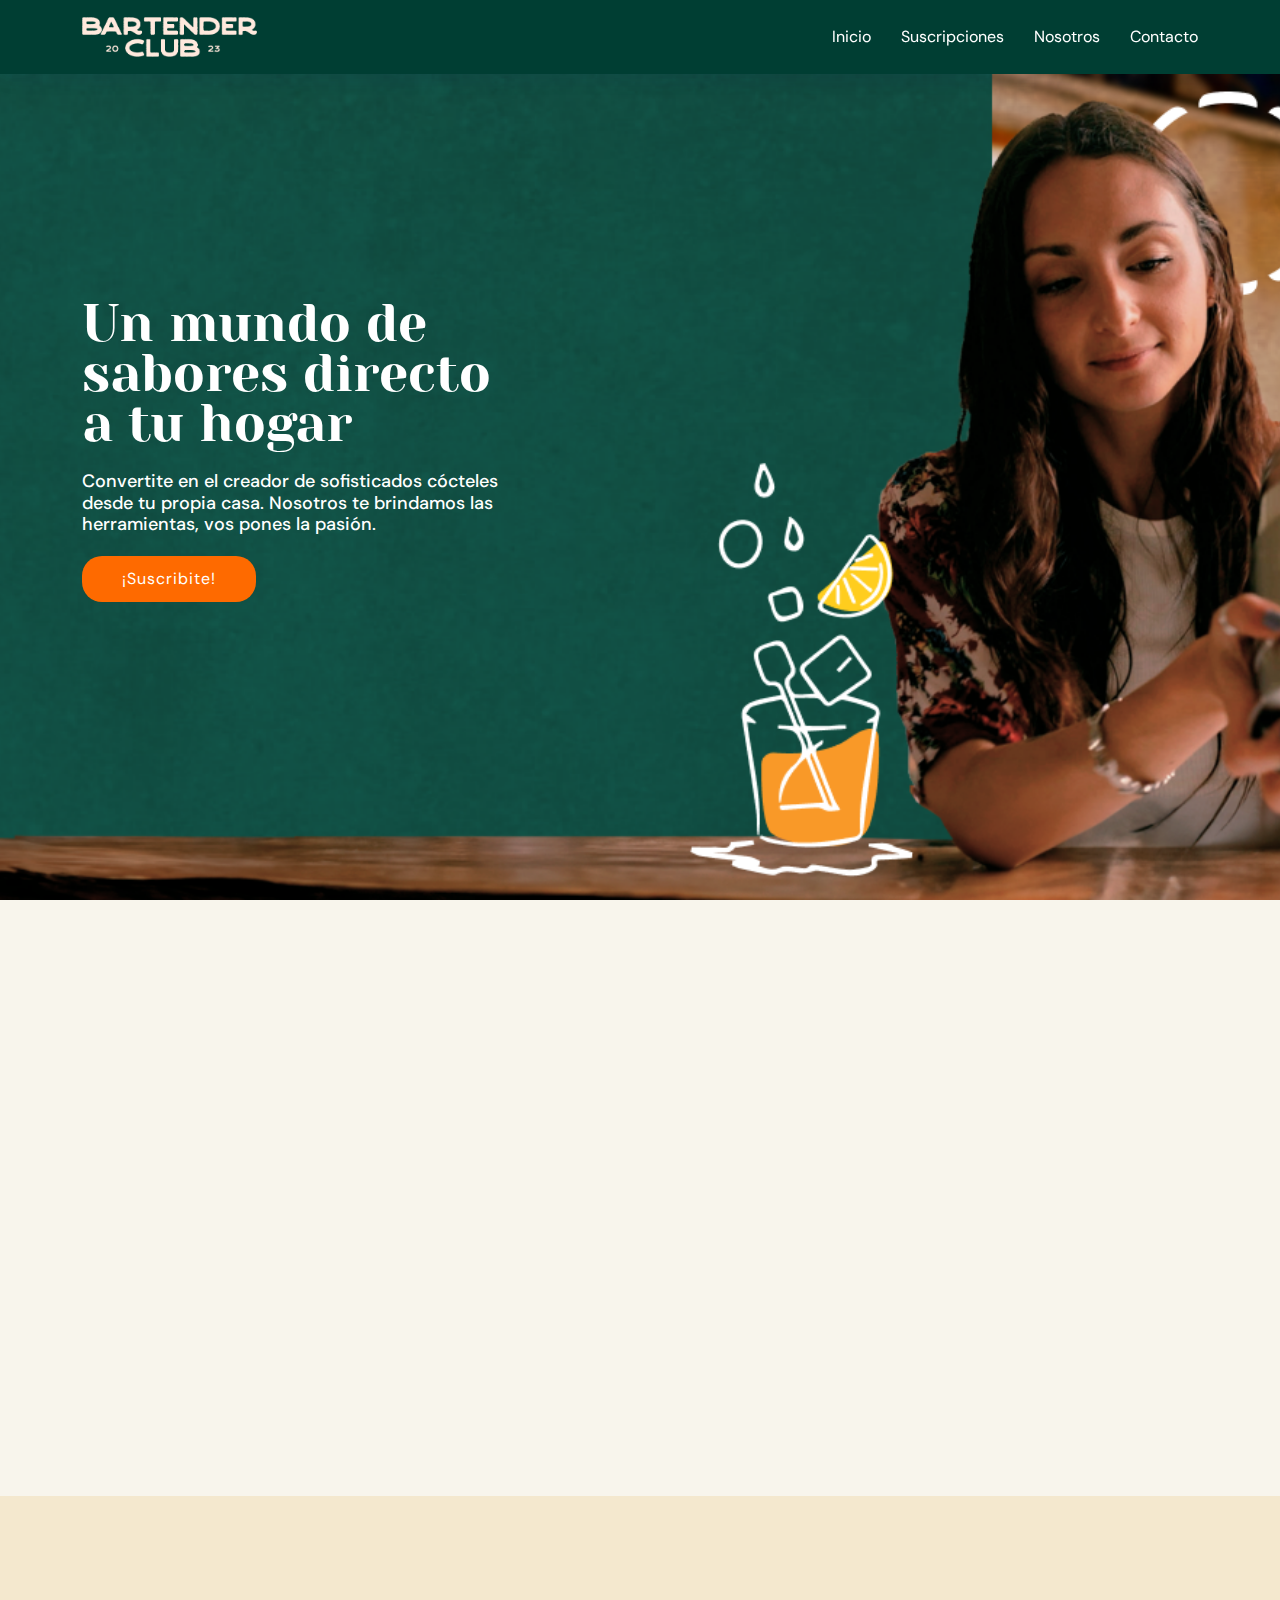
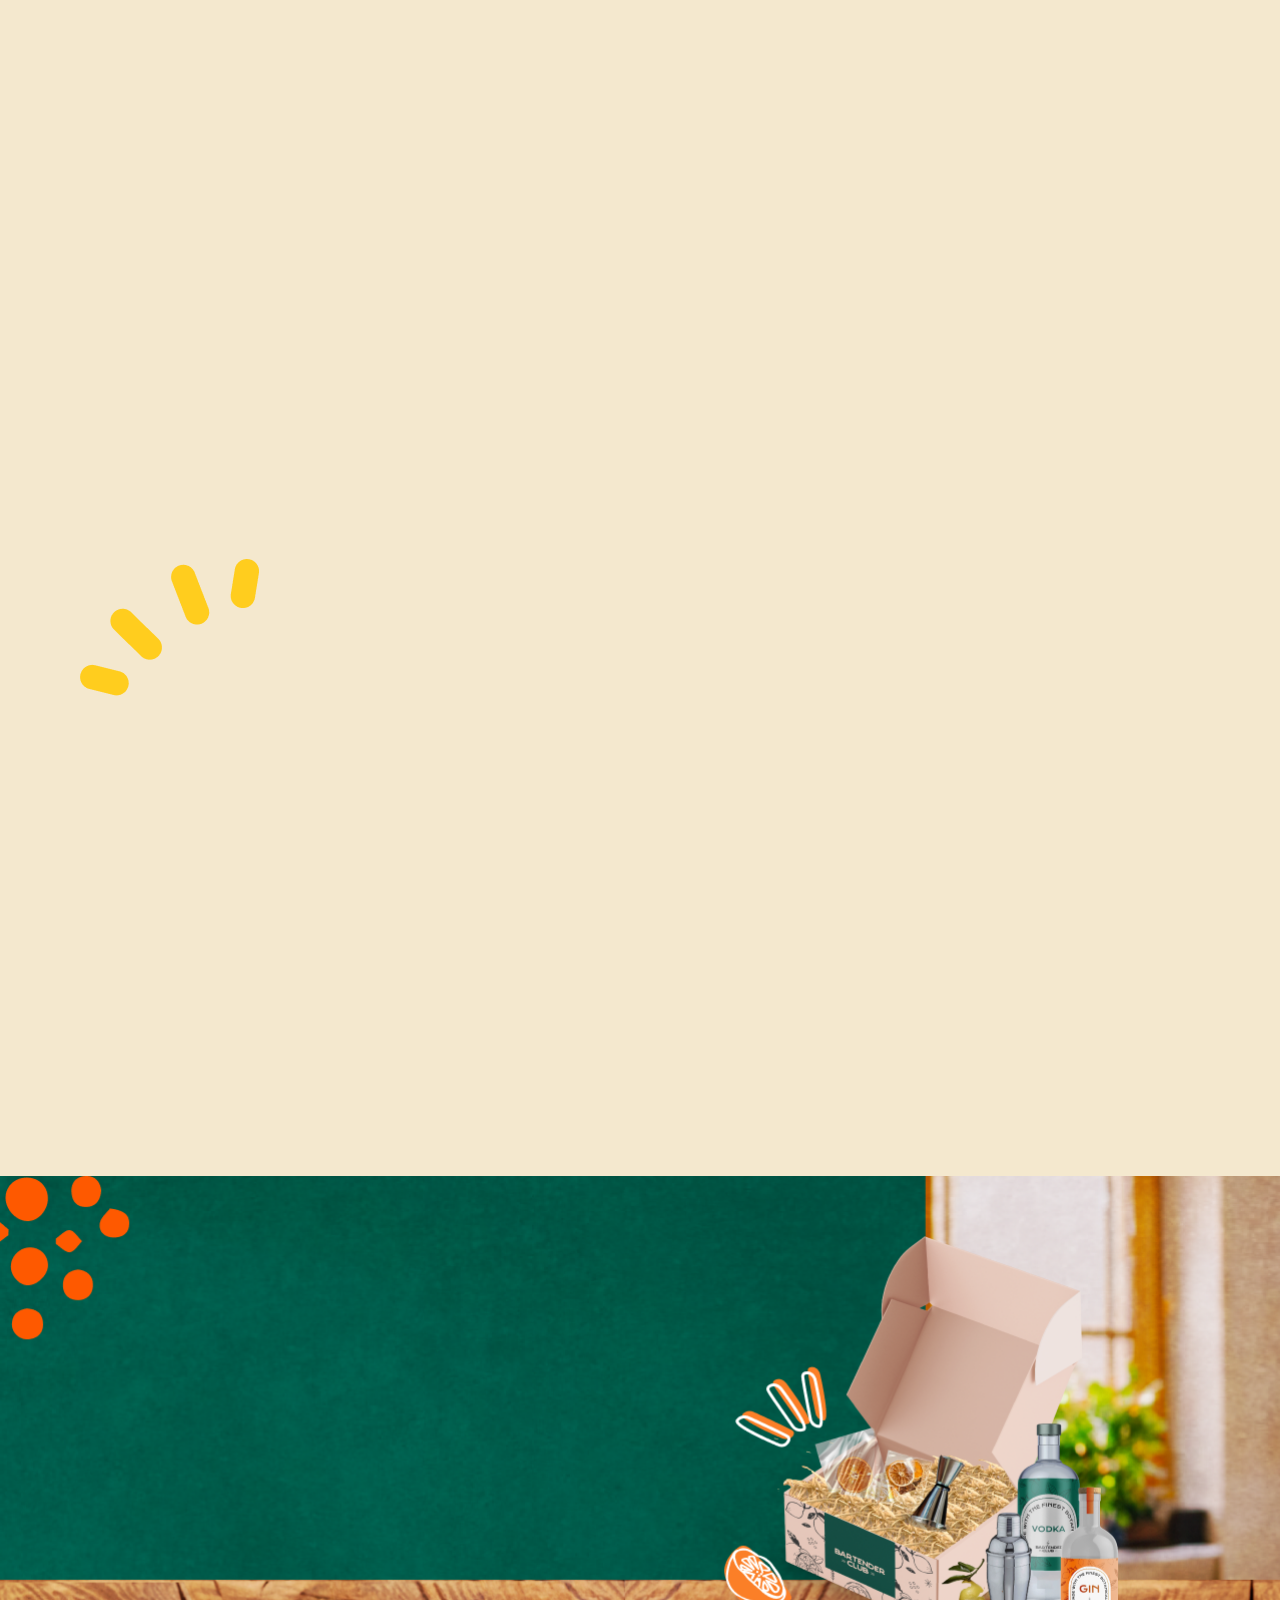
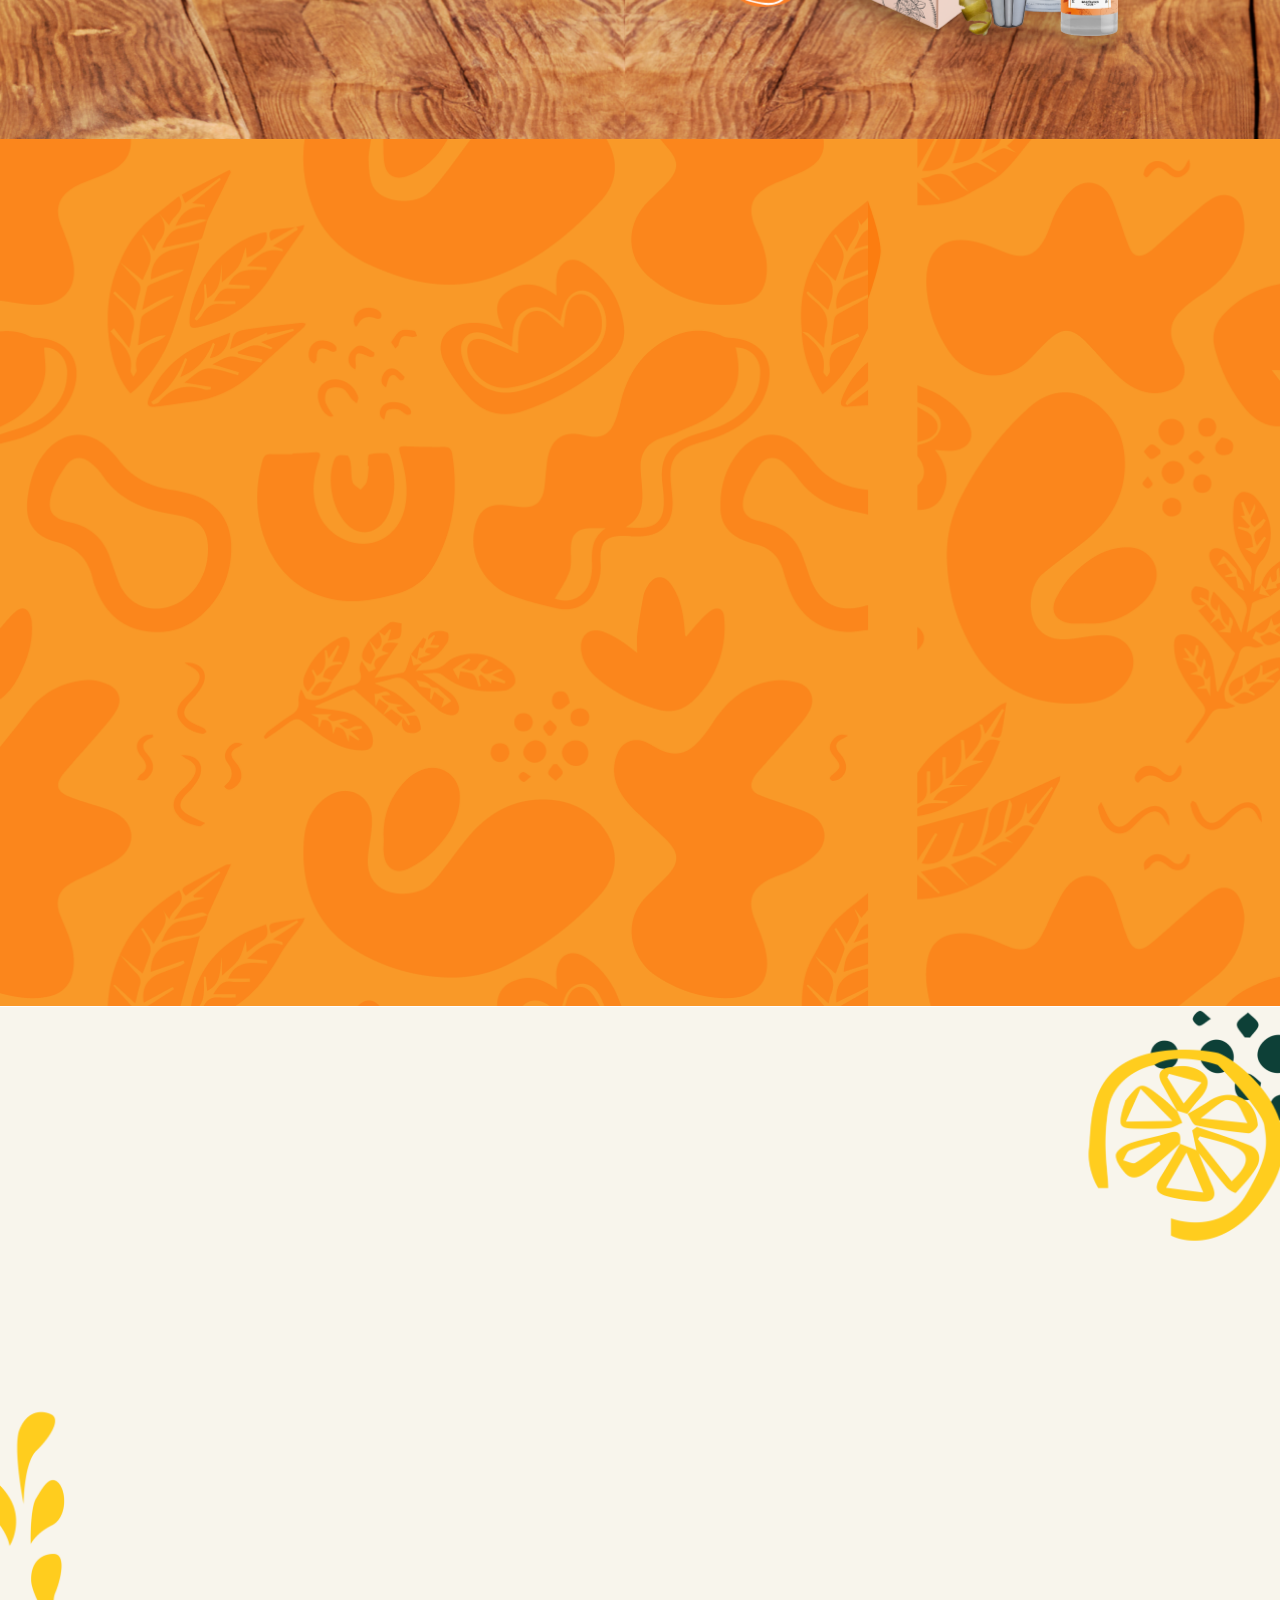
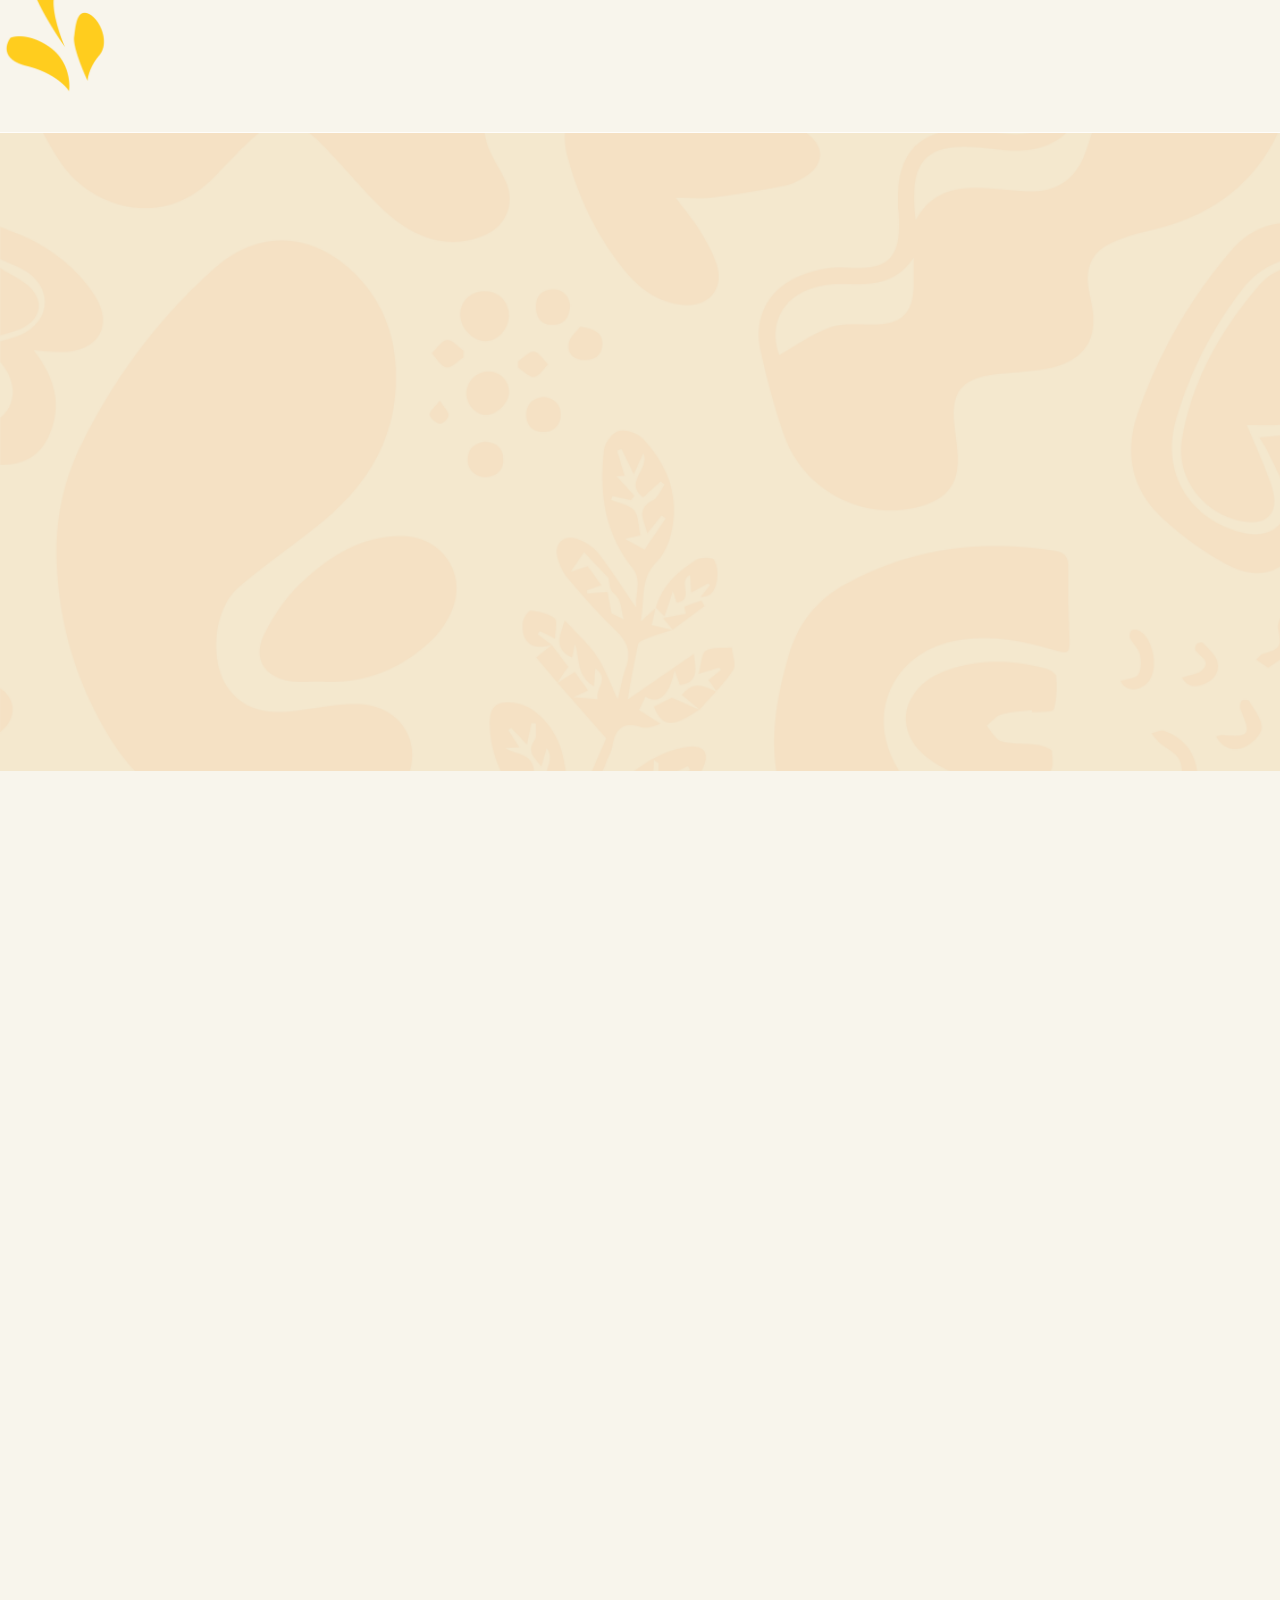
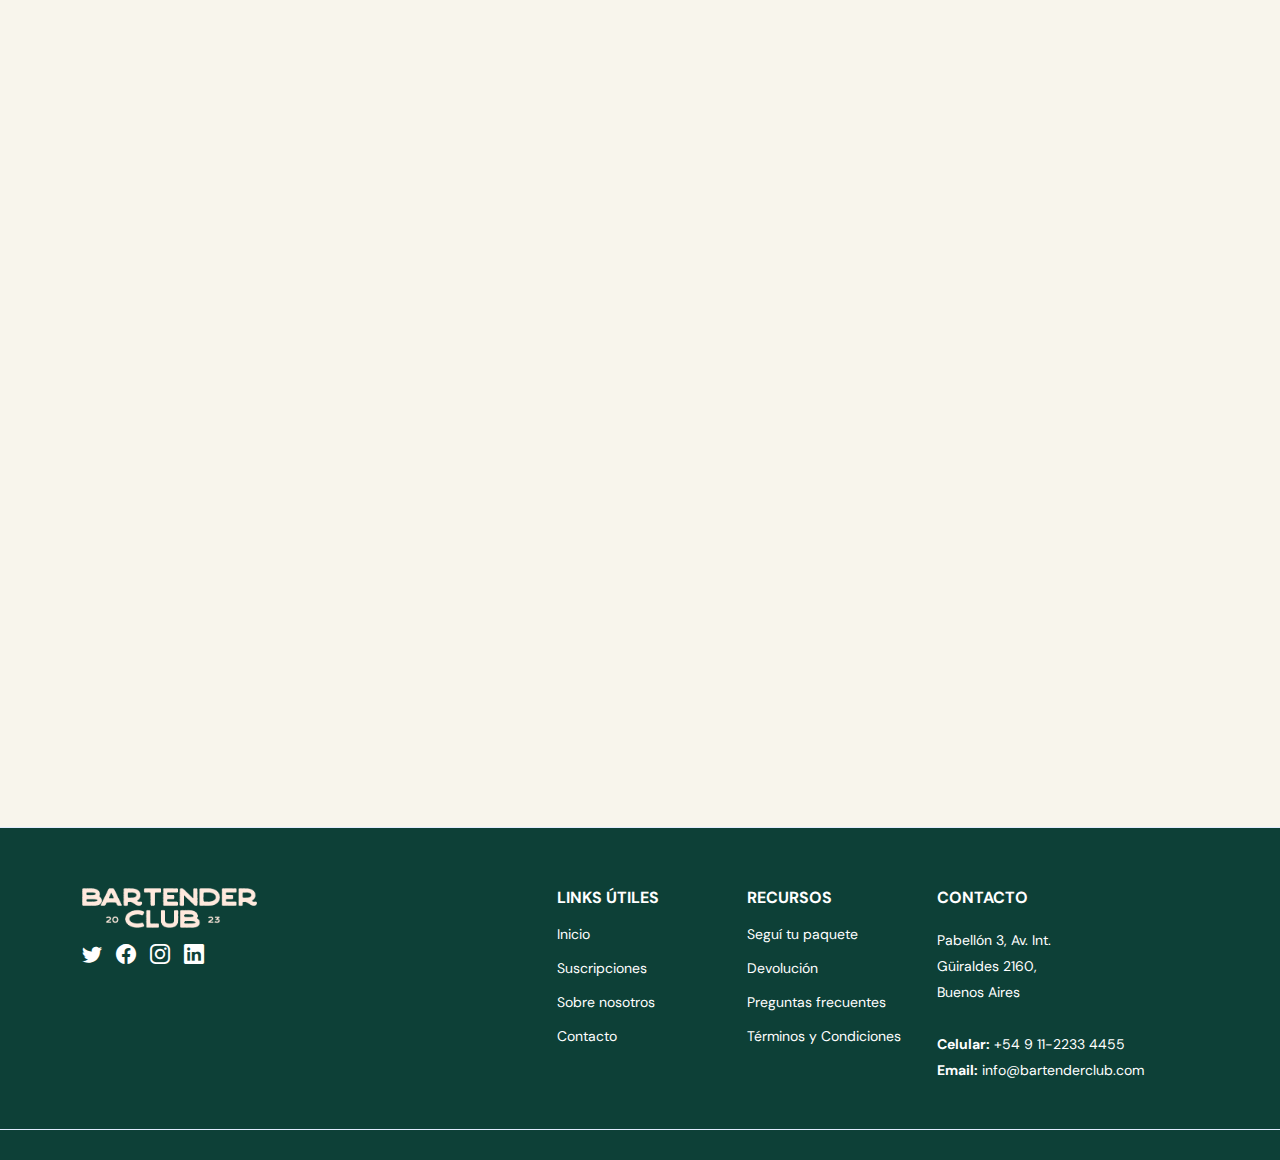
==== index.html @ 3b622251 "25-9 19hs" ====
<!DOCTYPE html>
<html lang="en">

<head>
  <meta charset="utf-8">
  <meta content="width=device-width, initial-scale=1.0" name="viewport">

  <title>FlexStart Bootstrap Template - Index</title>
  <meta content="" name="description">
  <meta content="" name="keywords">

  <!-- Favicons -->
  <link href="assets/img/favicon.png" rel="icon">
  <link href="assets/img/apple-touch-icon.png" rel="apple-touch-icon">
  <iconify-icon icon="tabler:lemon" style="color: #ffcd1e;"></iconify-icon>

  <!-- Google Fonts -->
  <link href="https://fonts.googleapis.com/css2?family=DM+Sans:opsz,wght@9..40,100;9..40,200;9..40,300;9..40,400;9..40,700&family=Yeseva+One&display=swap" rel="stylesheet">

  <!-- Vendor CSS Files -->
  <link href="assets/vendor/aos/aos.css" rel="stylesheet">
  <link href="assets/vendor/bootstrap/css/bootstrap.min.css" rel="stylesheet">
  <link href="assets/vendor/bootstrap-icons/bootstrap-icons.css" rel="stylesheet">
  <link href="assets/vendor/glightbox/css/glightbox.min.css" rel="stylesheet">
  <link href="assets/vendor/remixicon/remixicon.css" rel="stylesheet">
  <link href="assets/vendor/swiper/swiper-bundle.min.css" rel="stylesheet">

  <!-- Template Main CSS File -->
  <link href="assets/css/style.css" rel="stylesheet">

  <!-- =======================================================
  * Template Name: FlexStart
  * Updated: Aug 30 2023 with Bootstrap v5.3.1
  * Template URL: https://bootstrapmade.com/flexstart-bootstrap-startup-template/
  * Author: BootstrapMade.com
  * License: https://bootstrapmade.com/license/
  ======================================================== -->
</head>

<body>

  <!-- ======= Header ======= -->
  <header id="header" class="header fixed-top header-bg">
    <div class="container-fluid container-xl d-flex align-items-center justify-content-between">

      <a href="index.html" class="logo d-flex align-items-center">
        <img src="assets/img/logo.png" alt="">
      </a>

      <nav id="navbar" class="navbar">
        <ul>
          <li><a class="nav-link scrollto" href="#about">Inicio</a></li>
          <li><a class="nav-link scrollto" href="#services">Suscripciones</a></li>
          <li><a class="nav-link scrollto" href="#portfolio">Nosotros</a></li>
          <li><a class="nav-link scrollto" href="#team">Contacto</a></li>
        </ul>
        <i class="bi bi-list mobile-nav-toggle"></i>
      </nav><!-- .navbar -->

    </div>
  </header><!-- End Header -->

  <!-- ======= Hero Section ======= -->
  <section id="hero" class="hero d-flex align-items-center">

    <div class="container">
      <div class="row">
        <div class="col-lg-6 d-flex flex-column justify-content-center">
          <h1 data-aos="fade-up">Un mundo de <br> sabores directo <br> a tu hogar</h1>
          <h2 data-aos="fade-up" data-aos-delay="400">Convertite en el creador de sofisticados cócteles <br> desde tu propia casa. Nosotros te brindamos las <br> herramientas, vos pones la pasión.</h2>
          <div data-aos="fade-up" data-aos-delay="600">
            <div class="text-center text-lg-start">
              <a href="#about" class="btn-get-started scrollto d-inline-flex align-items-center justify-content-center align-self-center">
                <span>¡Suscribite!</span>
              </a>
            </div>
          </div>
        </div>
        <div class="col-lg-6 hero-img" data-aos="zoom-out" data-aos-delay="200">
          <img src hidden="assets/img/hero-img.png" class="img-fluid" alt=""></h>
        </div>
      </div>
    </div>

  </section><!-- End Hero -->



  <main id="main">
    
   <!-- ======= Values Section ======= -->
   <section id="values" class="values">

    <div class="container" data-aos="fade-up">

      <header class="section-header">
        <h2>TRES SIMPLES PASOS</h2>
        <p>¡Ser parte es muy sencillo!</p>
      </header>

      <div class="row">

        <div class="col-lg-4" data-aos="fade-up" data-aos-delay="200">
          <div class="box">
            <img src="assets/img/values-1.png" class="img-fluid" alt="">
            <h3>Seleccioná tu plan</h3>
            <p>Elegí el plan que más se adecúe a <br> tus preferencias.</p>
          </div>
        </div>

        <div class="col-lg-4 mt-4 mt-lg-0" data-aos="fade-up" data-aos-delay="400">
          <div class="box">
            <img src="assets/img/values-2.png" class="img-fluid" alt="">
            <h3>Recibí tu box</h3>
            <p>Cada día 5 del mes despachamos <br> tu pedido.</p>
          </div>
        </div>

        <div class="col-lg-4 mt-4 mt-lg-0" data-aos="fade-up" data-aos-delay="600">
          <div class="box">
            <img src="assets/img/values-3.png" class="img-fluid" alt="">
            <h3>A disfrutar</h3>
            <p>Viví la experiencia Bartender Club <br> desde tu casa.</p>
          </div>
        </div>

      </div>

    </div>

   </section><!-- End Values Section -->

    <!-- ======= About Section ======= -->
    <section id="about" class="about">

      <div class="container" data-aos="fade-up">
        <div class="row gx-0">
          <div class="col-lg-6 d-flex flex-column justify-content-center" data-aos="fade-up" data-aos-delay="200">
            <div class="content">
              <h2>Una elección inigualable...</h2>
              <p>
                Descubri un nuevo mundo de sabores mes a mes con <br> nuestras cajas de suscripción. Cada entrega está cuidadosamente diseñada para vos.
                <br> <br>Convertí cada mes en una experiencia inolvidable y sorprendente.
              </p>
              <ul class="list-unstyled">
                <li><img class="icon" src="assets/img/cocktail-01.svg" alt="Cóctel"> Ingredientes frescos</li>
                <li><img class="icon" src="assets/img/cocktail-01.svg" alt="Cóctel"> Recetas creativas</li>
                <li><img class="icon" src="assets/img/cocktail-01.svg" alt="Cóctel"> Sorpresas únicas</li>
              </ul>
      
              <div class hidden="text-center text-lg-start">
                <a href="#" class="btn-read-more d-inline-flex align-items-center justify-content-center align-self-center">
                  <span>Quiero saber más</span>
                  <i class="bi bi-arrow-right"></i>
                </a>
              </div>
            </div>
          </div>
      
          <div class="col-lg-6 d-flex align-items-center" data-aos="zoom-out" data-aos-delay="200">
            <img src="assets/img/elección inigualable.png" class="img-fluid" alt="">
          </div>
        </div>
      </div>
      
    </section><!-- End About Section -->

    <!-- ======= Recent Blog Posts Section ======= -->
    <section id="recent-blog-posts" class="recent-blog-posts">
        <div class="container" data-aos="fade-up">
          <header class="section-header">
             <h2>RECETAS</h2>
             <p>Nuestros clásicos infaltables</p>
            </header>
            <div class="row">
    
              <div class="col-lg-4">
                <div class="post-box">
                  <div class="post-img"><img src="assets/img/blog/blog-1-01.png" class="img-fluid" alt=""></div>
                  <h2 class= "post-title">Champagne</h2>
                  <p style="text-align: center;">Una combinación de sabores <br> de anís fuertes y con vino espumoso <br> para un cóctel atrevido.</p>
                  <a href="blog-single.html" class="readmore stretched-link mt-auto"><span>Leer más</span></a>
                </div>
              </div>
    
              <div class="col-lg-4">
                <div class="post-box">
                  <div class="post-img"><img src="assets/img/blog/blog-2-01.png" class="img-fluid" alt=""></div>
                  <h2 class="post-title">Daiquiri de Piña</h2>
                  <p style="text-align: center;">Un trago que te llevará a <br> otro mundo donde todo es <br> deliciosamente tropical.</p>
                  <a href="blog-single.html" class="readmore stretched-link mt-auto"><span>Leer más</span></a>
                </div>
              </div>
    
              <div class="col-lg-4">
                <div class="post-box">
                  <div class="post-img"><img src="assets/img/blog/blog-3-01.png" class="img-fluid" alt=""></div>
                  <h2 class="post-title">Mojito</h2>
                  <p style="text-align: center;">La combinación perfecta de jugo de <br> lima agrio, azúcar de caña suave y <br> dulce, menta brillante y ron blanco. </p>
                  <a href="blog-single.html" class="readmore stretched-link mt-auto"><span>Leer más</span></a>
                </div>
              </div>
    
            </div>
    
          </div>
    
    </section><!-- End Recent Blog Posts Section -->  
    
    <!-- ======= Nueva Section ======= -->
    <section id="nueva" class="nueva">
       <div class="container" data-aos="fade-up">
            <div class="row gx-0">
              <div class="col-lg-6 d-flex flex-column justify-content-center" data-aos="fade-up" data-aos-delay="200">
                <div class="content">
                  <h2>Detrás de cada box...</h2>
                  <p>
                    En Bartender Club estamos comprometidos a brindarte <br> una experiencia única. 
    
                   <br> <br>Independientemente de si estás dando tus primeros <br> pasos en el mundo bartender o si buscas nuevas <br> inspiraciones, estamos acá para ser tu compañero en <br> cada sorbo. 

                  </p>
                  <div class="text-center text-lg-start">
                    <a href="#" class="btn-read-more d-inline-flex align-items-center justify-content-center align-self-center">
                      <span>Leer más</span>
                    </a>
                  </div>
                </div>
              </div>
    
              <div class="col-lg-6 d-flex align-items-center" data-aos="zoom-out" data-aos-delay="200">
              </div>
    
            </div>
          </div>
    </section><!-- End About Section -->


    <!-- ======= Pricing Section ======= -->
    <section id="pricing" class="pricing">

      <div class="container" data-aos="fade-up">

        <header class="section-header">
          <h2>NUESTROS PLANES</h2>
          <p>Pensados especialmente para vos...</p>
        </header>

        <div class="row gy-3" data-aos="fade-left">

          <div class="col-lg-4 col-md-3" data-aos="zoom-in" data-aos-delay="100">
            <div class="box">
              <h3 style="color: #0D4037;">PLAN INICIAL</h3>
              <h2 style="color: #272727;" >Suscripción por 3 meses</h2>
              <img src="assets/img/pricing-free.png" class="img-fluid" alt="">
              <p> Incluye:</p>
              <ul>
                <li>Ingredientes selectos</li>
                <li>Recetas exclusivas</li>
              </ul>
              <div class="price">$11.000</div>
              <a href="#" class="btn-buy">¡Lo quiero!</a>
            </div>
          </div>

          <div class="col-lg-4 col-md-3" data-aos="zoom-in" data-aos-delay="200">
            <div class="box">
              <span class="featured">OFERTA</span>
              <h3 style="color: #0D4037;">PLAN INTERMEDIO</h3>
              <h2 style="color: #272727;" >Suscripción por 6 meses</h2>
              <img src="assets/img/pricing-starter.png" class="img-fluid" alt="">
              <p> Incluye:</p>
              <ul>
                <li>Ingredientes selectos</li>
                <li>Recetas exclusivas</li>
                <li>Regalo sorpresa</li>
              </ul>
              <div class="price">$13.500</div>
              <a href="#" class="btn-buy">¡Lo quiero!</a>
            </div>
          </div>

          <div class="col-lg-4 col-md-3" data-aos="zoom-in" data-aos-delay="300">
            <div class="box">
              <h3 style="color: #0D4037;">PLAN EXPERTO</h3>
              <h2 style="color: #272727;" >Suscripción anual</h2>
              <img src="assets/img/pricing-business.png" class="img-fluid" alt="">
              <p> Incluye:</p>
              <ul>
                <li>Ingredientes selectos</li>
                <li>Recetas exclusivas</li>
                <li>Regalo sorpresa</li>
                <li>Contenido exclusivo de YouTube</li>
              </ul>
              <div class="price">$20.000</div>
              <a href="#" class="btn-buy">¡Lo quiero!</a>
            </div>
          </div>          
        </div>
      </div>

    </section><!-- End Pricing Section -->

    <!-- ======= Testimonials Section ======= -->
    <section id="testimonials" class="testimonials">

      <div class="container" data-aos="fade-up">

        <header class="section-header">
          <h2>EXPERIENCIAS COMPARTIDAS</h2>
          <p>Lo que nuestros clientes dicen</p>
        </header>

        <div class="testimonials-slider swiper" data-aos="fade-up" data-aos-delay="200">
          <div class="swiper-wrapper">

            <div class="swiper-slide">
              <div class="testimonial-item">
                <div class="stars">
                  <i class="bi bi-star-fill"></i><i class="bi bi-star-fill"></i><i class="bi bi-star-fill"></i><i class="bi bi-star-fill"></i><i class="bi bi-star-fill"></i>
                </div>
                <p>
                  Desde que me uní a Bartender Club en todas las juntadas quedo como un genio frente a mis amigos. Si recién estas empezando, recomiendo mucho el pack inicial.
                </p>
                <div class="profile mt-auto">
                  <img src="assets/img/testimonials/testimonials-1.jpg" class="testimonial-img" alt="">
                  <h3>Federico López</h3>
                </div>
              </div>
            </div><!-- End testimonial item -->

            <div class="swiper-slide">
              <div class="testimonial-item">
                <div class="stars">
                  <i class="bi bi-star-fill"></i><i class="bi bi-star-fill"></i><i class="bi bi-star-fill"></i><i class="bi bi-star-fill"></i><i class="bi bi-star-fill"></i>
                </div>
                <p>
                  Me encanta ir a bares pero desde que estoy suscripta a Bartender Club puedo tener mi propio bar en mi casa... Buenísimo, recomiendo mucho.
                </p>
                <div class="profile mt-auto">
                  <img src="assets/img/testimonials/testimonials-2.jpg" class="testimonial-img" alt="">
                  <h3>Sofía Garcia</h3>
                </div>
              </div>
            </div><!-- End testimonial item -->

            <div class="swiper-slide">
              <div class="testimonial-item">
                <div class="stars">
                  <i class="bi bi-star-fill"></i><i class="bi bi-star-fill"></i><i class="bi bi-star-fill"></i><i class="bi bi-star-fill"></i><i class="bi bi-star-fill"></i>
                </div>
                <p>
                  Soy fan de los tragos, y desde que surgió Bartender Club me hice miembro. ¡Me encanta este bar! Tragos frescos, recetas fabulosas y fiel compañero de momentos.
                </p>
                <div class="profile mt-auto">
                  <img src="assets/img/testimonials/testimonials-3.jpg" class="testimonial-img" alt="">
                  <h3>Joaquín Gonzalez</h3>
                </div>
              </div>
            </div><!-- End testimonial item -->

            <div class="swiper-slide">
              <div class="testimonial-item">
                <div class="stars">
                  <i class="bi bi-star-fill"></i><i class="bi bi-star-fill"></i><i class="bi bi-star-fill"></i><i class="bi bi-star-fill"></i><i class="bi bi-star-fill"></i>
                </div>
                <p>
                  Nada mejor que Bartender Club, comodidad y buenos tragos... ¡Todo en mi propia casa!
                </p>
                <div class="profile mt-auto">
                  <img src="assets/img/testimonials/testimonials-4.jpg" class="testimonial-img" alt="">
                  <h3>Francisco Hernandez</h3>
                </div>
              </div>
            </div><!-- End testimonial item -->

            <div class="swiper-slide">
              <div class="testimonial-item">
                <div class="stars">
                  <i class="bi bi-star-fill"></i><i class="bi bi-star-fill"></i><i class="bi bi-star-fill"></i><i class="bi bi-star-fill"></i><i class="bi bi-star-fill"></i>
                </div>
                <p>
                  Me encanta juntarme con amigas y degustar de tragos sofisticados hechos por nosotras mismas. 
                </p>
                <div class="profile mt-auto">
                  <img src="assets/img/testimonials/testimonials-5.jpg" class="testimonial-img" alt="">
                  <h3>María Eugenia Santos</h3>
                </div>
              </div>
            </div><!-- End testimonial item -->

          </div>
          <div class="swiper-pagination"></div>
        </div>

      </div>

    </section><!-- End Testimonials Section -->

    <!-- ======= Nueva2 ======= -->
    <section id="nuevados" class="nuevados">

      <div class="container" data-aos="fade-up">
        <div class="row gx-0">

          <div class="col-lg-6 d-flex flex-column justify-content-center" data-aos="fade-up" data-aos-delay="200">
            <div class="content">
              <h2>Nuestra historia</h2>
              <p>
                Este proyecto fue fundado por Pablo Zitarosa, afamado <br> bartender argentino. 

               <br> <br>Su pasión por la coctelería dió lugar a Bartender Club, <br> cada caja que enviamos es un testimonio de nuestra <br> dedicación a la calidad y a la creatividad. 

               <br> <br> Trabajamos para que puedas explorar nuevos sabores, experimentar con recetas innovadoras y celebrar la <br> bartendería como una forma de arte.
              </p>
              <div class hidden="text-center text-lg-start">
                <a href="#" class="btn-read-more d-inline-flex align-items-center justify-content-center align-self-center">
                  <span>Quiero saber más</span>
                  <i class="bi bi-arrow-right"></i>
                </a>
              </div>
            </div>
          </div>

          <div class="col-lg-6 d-flex align-items-center" data-aos="zoom-out" data-aos-delay="200">
            <img src="assets/img/about.png" class="img-fluid" alt="">
          </div>

        </div>
      </div>
    </section><!-- End Nueva2 -->

    <!-- ======= Portfolio Section ======= -->
    <section id="portfolio" class="portfolio">

      <div class="container" data-aos="fade-up">

        <header class="section-header">
          <h2>Experiencias compartidas</h2>
          <p>Nuestra comunidad</p>
        </header>

        <div class="row gy-4 portfolio-container" data-aos="fade-up" data-aos-delay="200">

          <div class="col-lg-4 col-md-6 portfolio-item filter-app">
            <div class="portfolio-wrap">
              <img src="assets/img/portfolio/portfolio-1.jpg" class="img-fluid" alt="">
              <div class="portfolio-info">
                <h4>@fede_smith</h4>
                <p>vía Instagram</p>
              </div>
            </div>
          </div>

          <div class="col-lg-4 col-md-6 portfolio-item filter-web">
            <div class="portfolio-wrap">
              <img src="assets/img/portfolio/portfolio-2.jpg" class="img-fluid" alt="">
              <div class="portfolio-info">
                <h4>@candemuñoz</h4>
                <p>Vía Instagram</p>
              </div>
            </div>
          </div>

          <div class="col-lg-4 col-md-6 portfolio-item filter-app">
            <div class="portfolio-wrap">
              <img src="assets/img/portfolio/portfolio-3.jpg" class="img-fluid" alt="">
              <div class="portfolio-info">
                <h4>@sofialopez</h4>
                <p>vía Instagram</p>
              </div>
            </div>
          </div>

          <div class="col-lg-4 col-md-6 portfolio-item filter-card">
            <div class="portfolio-wrap">
              <img src="assets/img/portfolio/portfolio-4.jpg" class="img-fluid" alt="">
              <div class="portfolio-info">
                <h4>Fernando Agustín</h4>
                <p>via Facebook</p>
              </div>
            </div>
          </div>

          <div class="col-lg-4 col-md-6 portfolio-item filter-web">
            <div class="portfolio-wrap">
              <img src="assets/img/portfolio/portfolio-5.jpg" class="img-fluid" alt="">
              <div class="portfolio-info">
                <h4>Florencia Martinez</h4>
                <p>via Facebook</p>
              </div>
            </div>
          </div>

          <div class="col-lg-4 col-md-6 portfolio-item filter-app">
            <div class="portfolio-wrap">
              <img src="assets/img/portfolio/portfolio-6.jpg" class="img-fluid" alt="">
              <div class="portfolio-info">
                <h4>Hernán Lopez</h4>
                <p>vía Instagram</p>
              </div>
            </div>
          </div>

        </div>

      </div>

    </section><!-- End Portfolio Section -->

    <!-- ======= Clients Section ======= -->
    <section id="clients" class="clients">
    
      <div class="container" data-aos="fade-up">

        <header class hidden="section-header">
          <p>Nos acompañan</p>
        </header hidden>

        <div class="clients-slider swiper">
          <div class="swiper-wrapper align-items-center">
            <div class="swiper-slide"><img src="assets/img/clients/client-1.png" class="img-fluid" alt=""></div>
            <div class="swiper-slide"><img src="assets/img/clients/client-2.png" class="img-fluid" alt=""></div>
            <div class="swiper-slide"><img src="assets/img/clients/client-3.png" class="img-fluid" alt=""></div>
            <div class="swiper-slide"><img src="assets/img/clients/client-4.png" class="img-fluid" alt=""></div>
            <div class="swiper-slide"><img src="assets/img/clients/client-5.png" class="img-fluid" alt=""></div>
            <div class="swiper-slide"><img src="assets/img/clients/client-6.png" class="img-fluid" alt=""></div>
            <div class="swiper-slide"><img src="assets/img/clients/client-7.png" class="img-fluid" alt=""></div>
            <div class="swiper-slide"><img src="assets/img/clients/client-8.png" class="img-fluid" alt=""></div>
          </div>
          <div class="swiper-pagination"></div>
        </div>
      </div>

    </section><!-- End Clients Section -->

    <!-- ======= Team Section ======= -->
    <section id hidden="team" class="team">

      <div class="container" data-aos="fade-up">

        <header class="section-header">
          <h2>Team</h2>
          <p>Our hard working team</p>
        </header>

        <div class="row gy-4">

          <div class="col-lg-3 col-md-6 d-flex align-items-stretch" data-aos="fade-up" data-aos-delay="100">
            <div class="member">
              <div class="member-img">
                <img src="assets/img/team/team-1.jpg" class="img-fluid" alt="">
                <div class="social">
                  <a href=""><i class="bi bi-twitter"></i></a>
                  <a href=""><i class="bi bi-facebook"></i></a>
                  <a href=""><i class="bi bi-instagram"></i></a>
                  <a href=""><i class="bi bi-linkedin"></i></a>
                </div>
              </div>
              <div class="member-info">
                <h4>Walter White</h4>
                <span>Chief Executive Officer</span>
                <p>Velit aut quia fugit et et. Dolorum ea voluptate vel tempore tenetur ipsa quae aut. Ipsum exercitationem iure minima enim corporis et voluptate.</p>
              </div>
            </div>
          </div>

          <div class="col-lg-3 col-md-6 d-flex align-items-stretch" data-aos="fade-up" data-aos-delay="200">
            <div class="member">
              <div class="member-img">
                <img src="assets/img/team/team-2.jpg" class="img-fluid" alt="">
                <div class="social">
                  <a href=""><i class="bi bi-twitter"></i></a>
                  <a href=""><i class="bi bi-facebook"></i></a>
                  <a href=""><i class="bi bi-instagram"></i></a>
                  <a href=""><i class="bi bi-linkedin"></i></a>
                </div>
              </div>
              <div class="member-info">
                <h4>Sarah Jhonson</h4>
                <span>Product Manager</span>
                <p>Quo esse repellendus quia id. Est eum et accusantium pariatur fugit nihil minima suscipit corporis. Voluptate sed quas reiciendis animi neque sapiente.</p>
              </div>
            </div>
          </div>

          <div class="col-lg-3 col-md-6 d-flex align-items-stretch" data-aos="fade-up" data-aos-delay="300">
            <div class="member">
              <div class="member-img">
                <img src="assets/img/team/team-3.jpg" class="img-fluid" alt="">
                <div class="social">
                  <a href=""><i class="bi bi-twitter"></i></a>
                  <a href=""><i class="bi bi-facebook"></i></a>
                  <a href=""><i class="bi bi-instagram"></i></a>
                  <a href=""><i class="bi bi-linkedin"></i></a>
                </div>
              </div>
              <div class="member-info">
                <h4>William Anderson</h4>
                <span>CTO</span>
                <p>Vero omnis enim consequatur. Voluptas consectetur unde qui molestiae deserunt. Voluptates enim aut architecto porro aspernatur molestiae modi.</p>
              </div>
            </div>
          </div>

          <div class="col-lg-3 col-md-6 d-flex align-items-stretch" data-aos="fade-up" data-aos-delay="400">
            <div class="member">
              <div class="member-img">
                <img src="assets/img/team/team-4.jpg" class="img-fluid" alt="">
                <div class="social">
                  <a href=""><i class="bi bi-twitter"></i></a>
                  <a href=""><i class="bi bi-facebook"></i></a>
                  <a href=""><i class="bi bi-instagram"></i></a>
                  <a href=""><i class="bi bi-linkedin"></i></a>
                </div>
              </div>
              <div class="member-info">
                <h4>Amanda Jepson</h4>
                <span>Accountant</span>
                <p>Rerum voluptate non adipisci animi distinctio et deserunt amet voluptas. Quia aut aliquid doloremque ut possimus ipsum officia.</p>
              </div>
            </div>
          </div>

        </div>

      </div>

    </section hidden><!-- End Team Section -->


    <!-- ======= Contact Section ======= -->
    <section id="contact" class="contact">

      <div class="container" data-aos="fade-up">

        <header class="section-header">
          <h2>DUDAS O CONSULTAS</h2>
          <p>¡Contáctanos!</p>
        </header>

          <div class="col-lg-12 d-flex align-items-center" data-aos="zoom-out" data-aos-delay="200">
            <img src="assets/img/contactanos-01.png" class="img-fluid" alt="">
            <form action="forms/contact.php" method="post" class="php-email-form">
              <div class="row gy-4">

                <div class="col-md-6">
                  <input type="text" name="name" class="form-control" placeholder="Nombre y Apellido" required>
                </div>

                <div class="col-md-6">
                  <input type="email" class="form-control" name="email" placeholder="Mail" required>
                </div>

                <div class="col-md-12">
                  <input type="text" class="form-control" name="subject" placeholder="Asunto" required>
                </div>

                <div class="col-md-12">
                  <textarea class="form-control" name="message" rows="6" placeholder="Mensaje" required></textarea>
                </div>

                <div class="col-md-12 text-center">
                  <div class="loading">Loading</div>
                  <div class="error-message"></div>
                  <div class="sent-message">Your message has been sent. Thank you!</div>

                  <button type="submit">Enviar</button>
                </div>

              </div>
            </form>

          </div>

        </div>

      </div>

    </section><!-- End Contact Section -->

  </main><!-- End #main -->

  <!-- ======= Footer ======= -->
  <footer id="footer" class="footer">

    <div class hidden="footer-newsletter">
      <div class="container">
        <div class="row justify-content-center">
          <div class="col-lg-12 text-center">
            <h4>Our Newsletter</h4>
            <p>Tamen quem nulla quae legam multos aute sint culpa legam noster magna</p>
          </div hidden>
          <div class="col-lg-6">
            <form action="" method="post">
              <input type="email" name="email"><input type="submit" value="Subscribe">
            </form>
          </div>
        </div>
      </div>
    </div>

    <div class="footer-top">
      <div class="container">
        <div class="row gy-4">
          <div class="col-lg-5 col-md-12 footer-info">
            <a href="index.html" class="logo d-flex align-items-center">
              <img src="assets/img/logo.png" alt="">
            </a>
            <p hidden>Cras fermentum odio eu feugiat lide par naso tierra. Justo eget nada terra videa magna derita valies darta donna mare fermentum iaculis eu non diam phasellus.</p hidden>
            <div class="social-links mt-3">
              <a href="#" class="twitter"><i class="bi bi-twitter"></i></a>
              <a href="#" class="facebook"><i class="bi bi-facebook"></i></a>
              <a href="#" class="instagram"><i class="bi bi-instagram"></i></a>
              <a href="#" class="linkedin"><i class="bi bi-linkedin"></i></a>
            </div>
          </div>

          <div class="col-lg-2 col-6 footer-links">
            <h4>LINKS ÚTILES</h4>
            <ul>
              <li> <a href="#">Inicio</a></li>
              <li> <a href="#">Suscripciones</a></li>
              <li> <a href="#">Sobre nosotros</a></li>
              <li> <a href="#">Contacto</a></li>
            </ul>
          </div>

          <div class="col-lg-2 col-6 footer-links">
            <h4>RECURSOS</h4>
            <ul>
              <li> <a href="#">Seguí tu paquete</a></li>
              <li> <a href="#">Devolución</a></li>
              <li> <a href="#">Preguntas frecuentes</a></li>
              <li><a href="#">Términos y Condiciones</a></li>
            </ul>
          </div>

          <div class="col-lg-3 col-md-12 footer-contact text-center text-md-start">
            <h4>CONTACTO</h4>
            <p>
              Pabellón 3, Av. Int. <br>
              Güiraldes 2160,<br>
              Buenos Aires<br><br>
              <strong>Celular:</strong> +54 9 11-2233 4455<br>
              <strong>Email:</strong> info@bartenderclub.com<br>
            </p>

          </div>

        </div>
      </div>
    </div>

  </footer><!-- End Footer -->

  <a href="#" class="back-to-top d-flex align-items-center justify-content-center"><i class="bi bi-arrow-up-short"></i></a>

  <!-- Vendor JS Files -->
  <script src="assets/vendor/purecounter/purecounter_vanilla.js"></script>
  <script src="assets/vendor/aos/aos.js"></script>
  <script src="assets/vendor/bootstrap/js/bootstrap.bundle.min.js"></script>
  <script src="assets/vendor/glightbox/js/glightbox.min.js"></script>
  <script src="assets/vendor/isotope-layout/isotope.pkgd.min.js"></script>
  <script src="assets/vendor/swiper/swiper-bundle.min.js"></script>
  <script src="assets/vendor/php-email-form/validate.js"></script>

  <!-- Template Main JS File -->
  <script src="assets/js/main.js"></script>

</body>

</html>
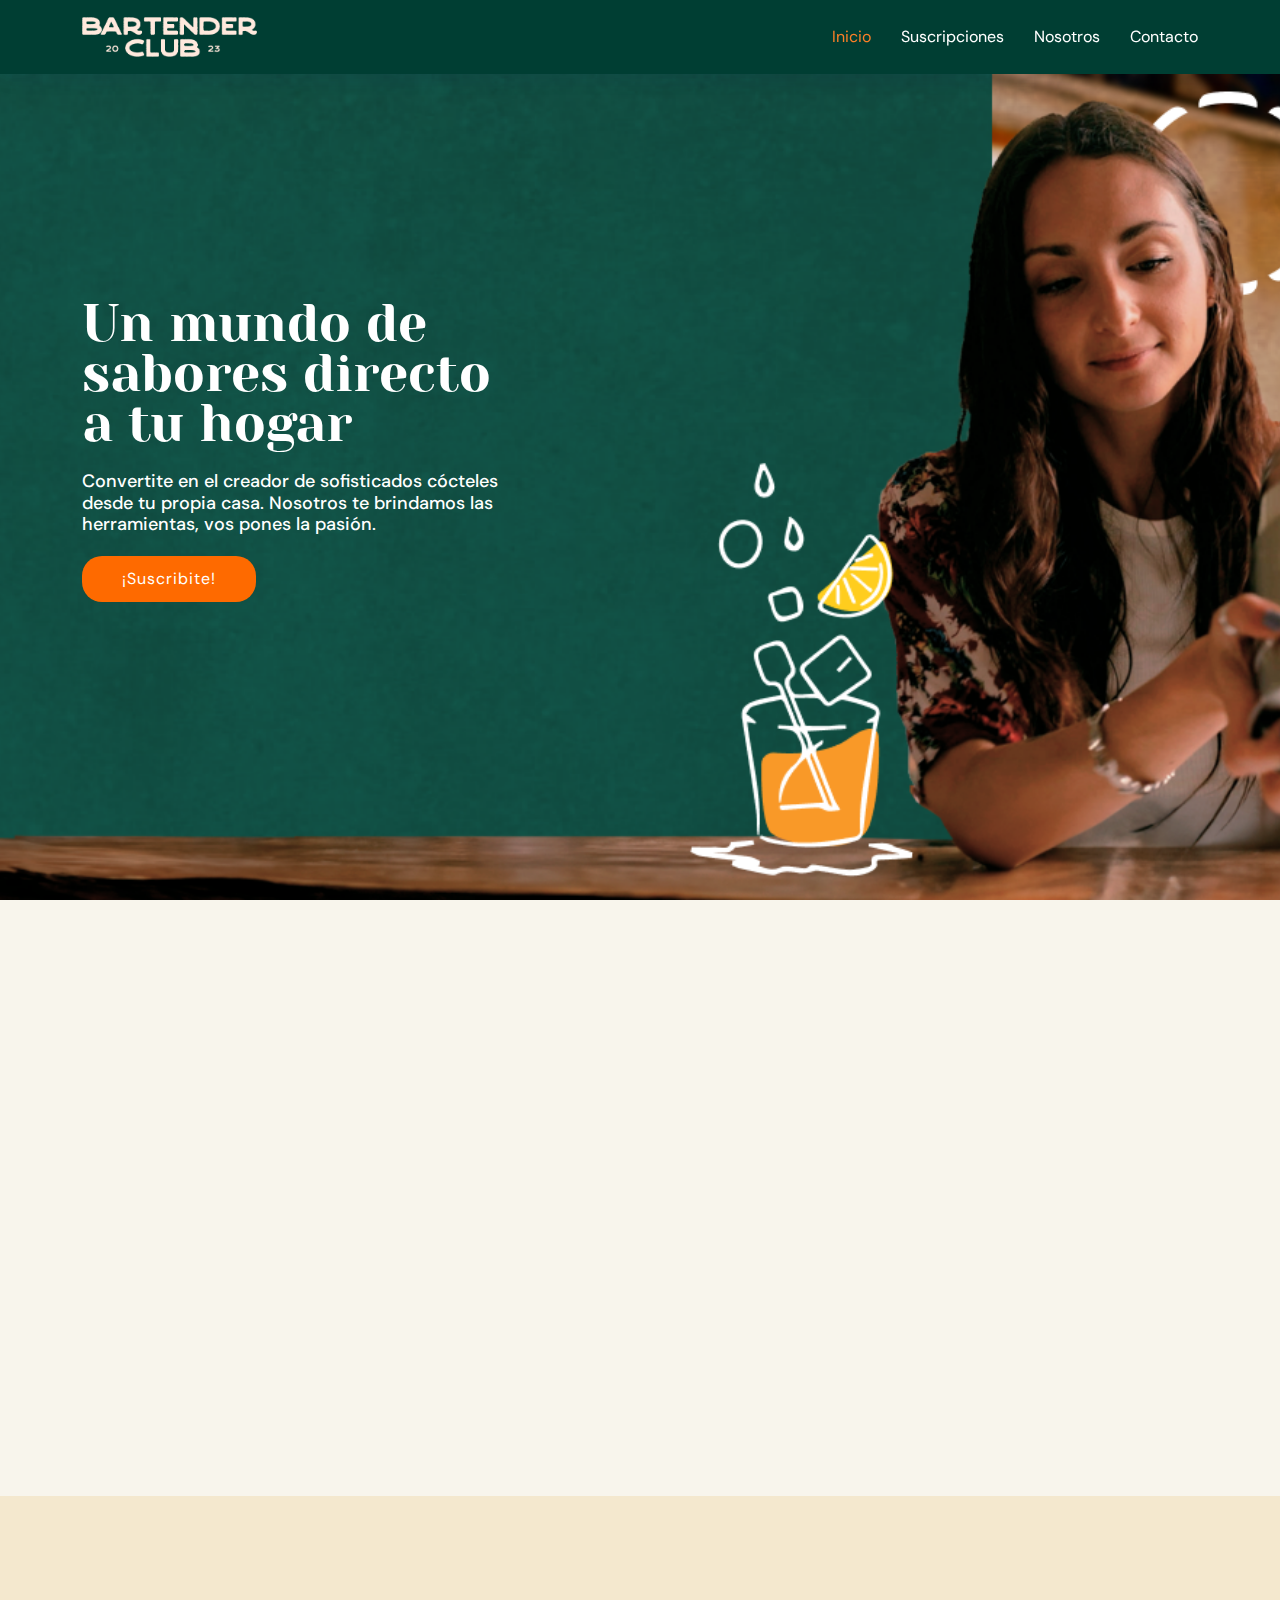
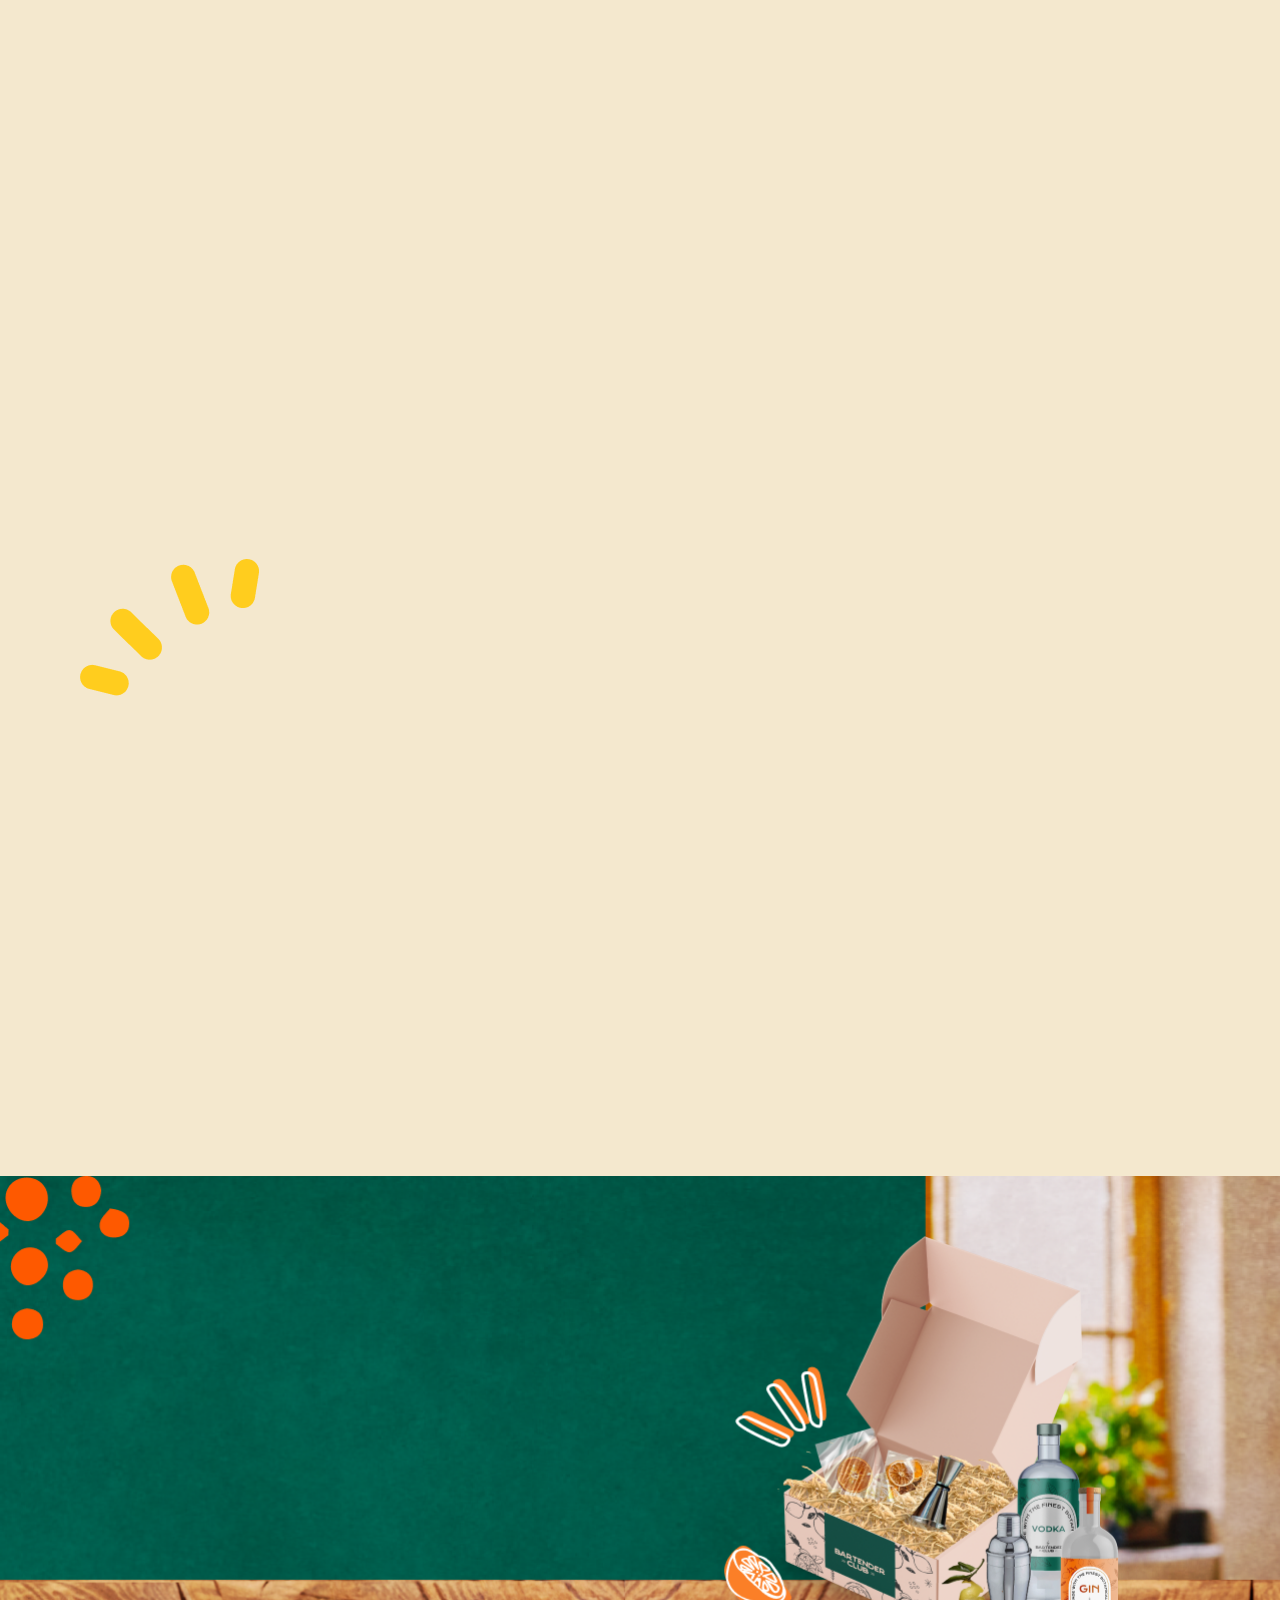
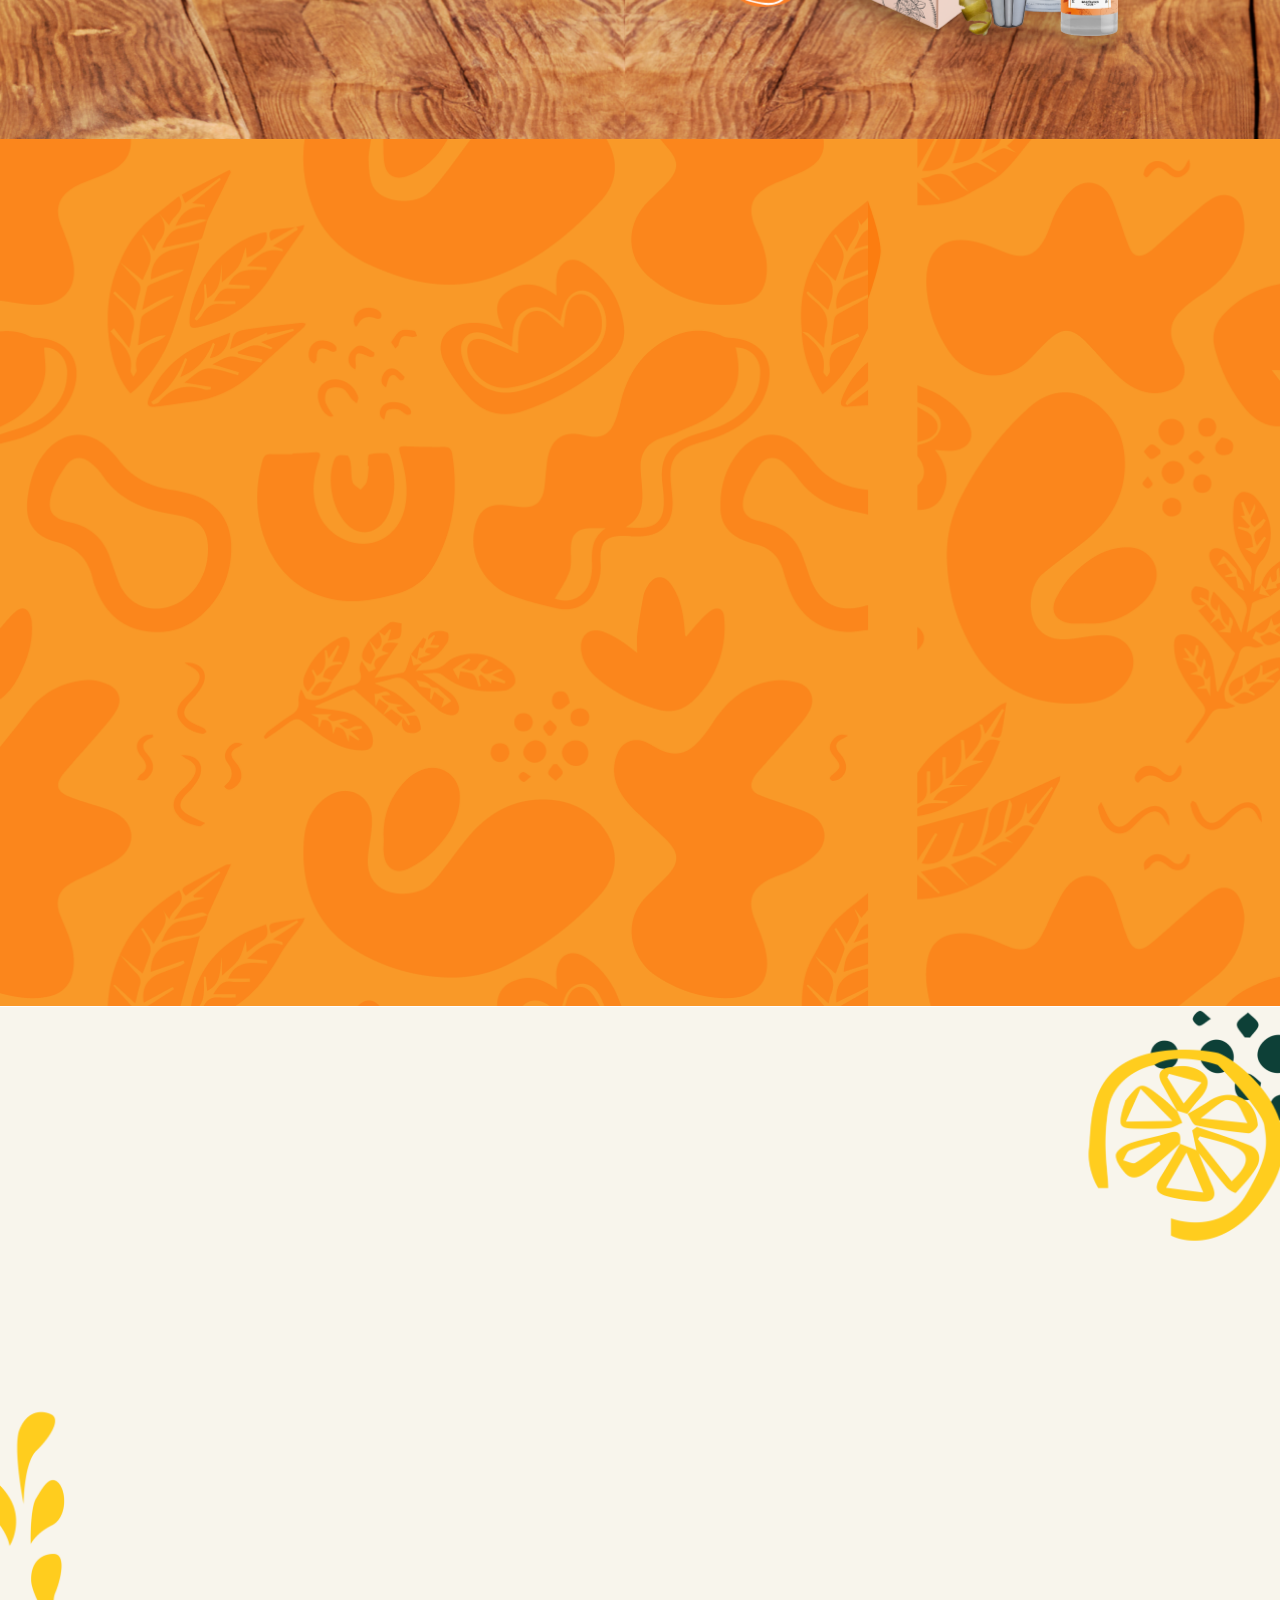
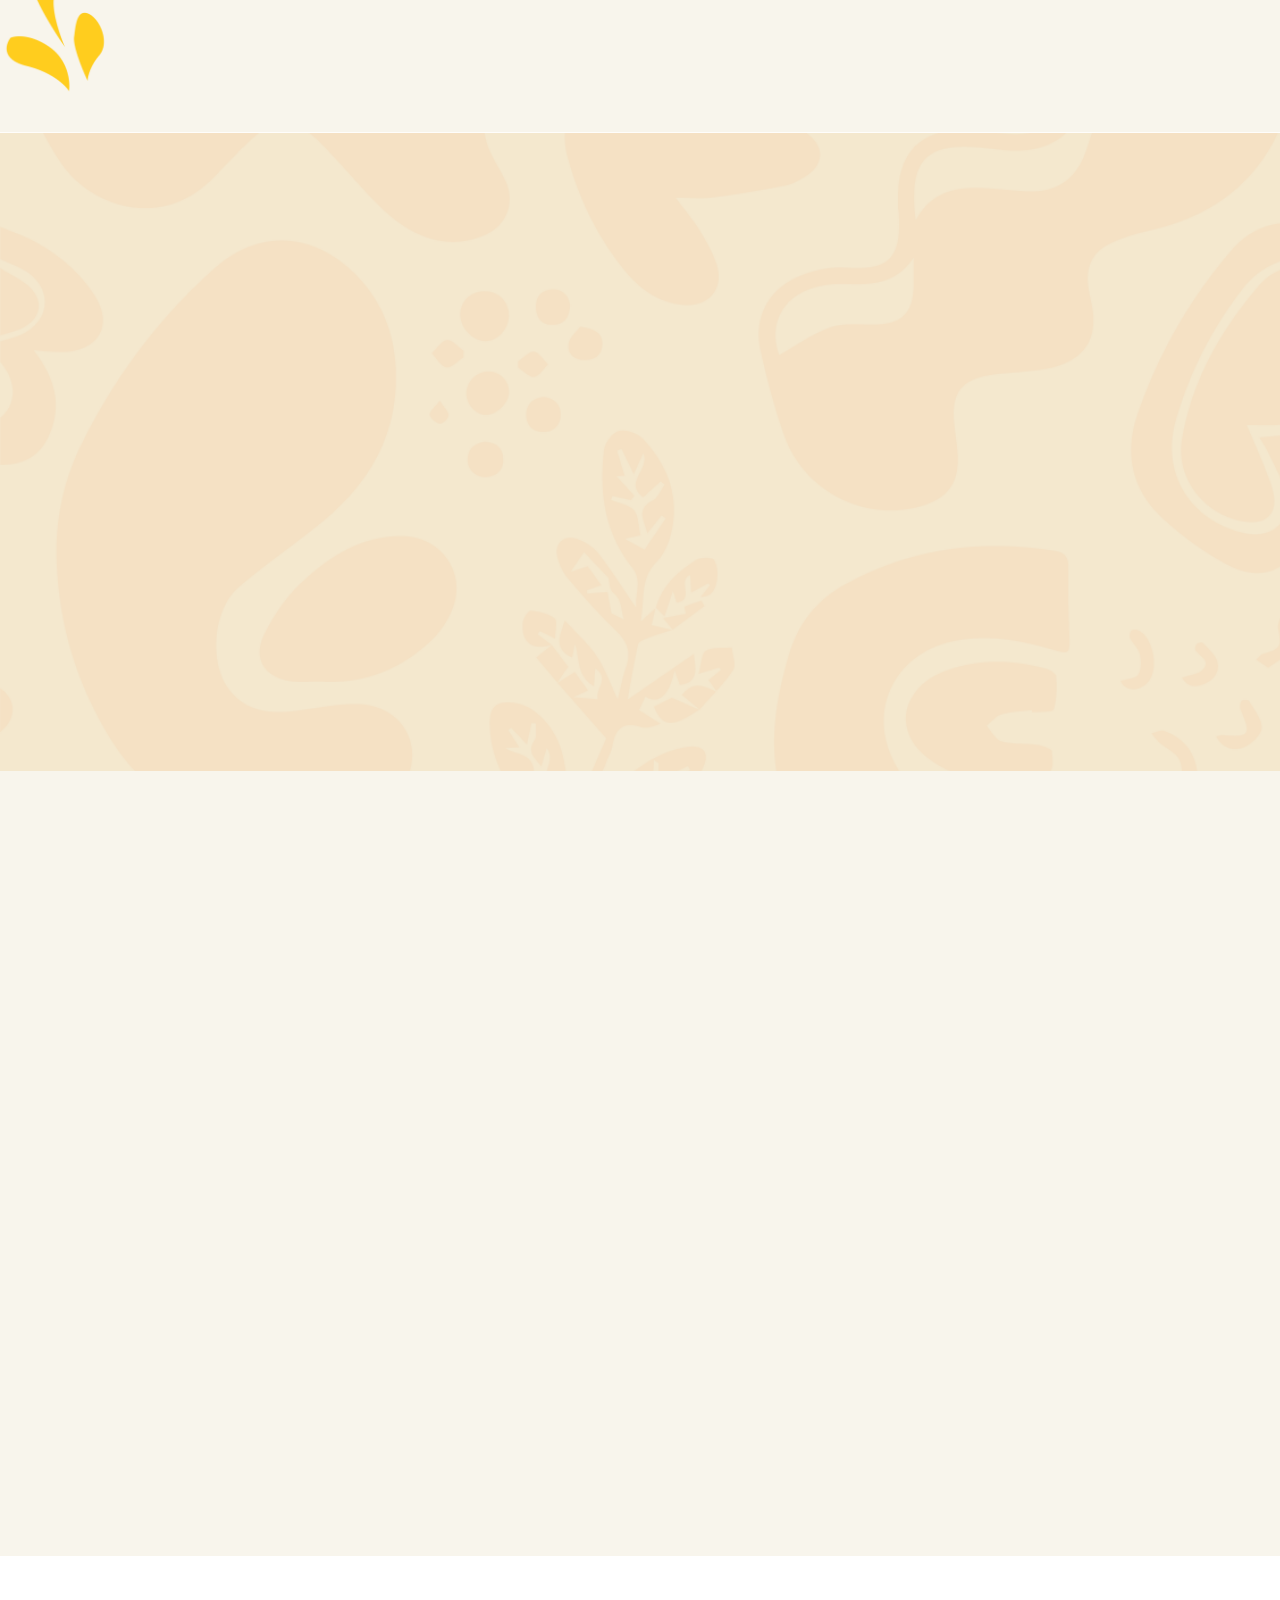
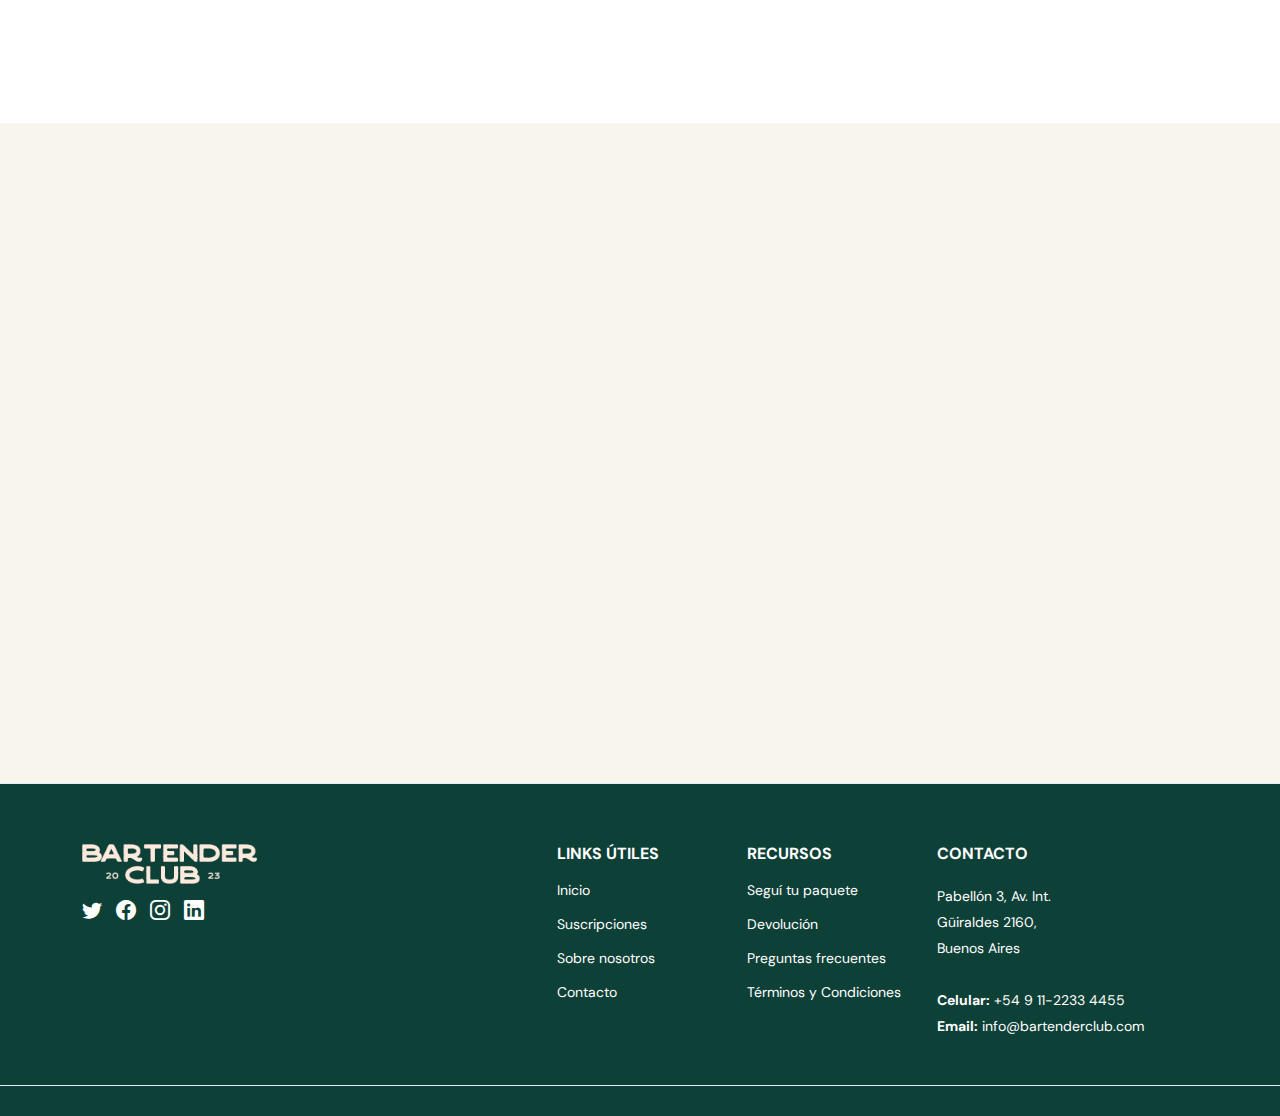
==== commit d1e5192e: "cambios 19:20hs" ====
--- a/index.html
+++ b/index.html
@@ -49,9 +49,9 @@
 
       <nav id="navbar" class="navbar">
         <ul>
-          <li><a class="nav-link scrollto" href="#about">Inicio</a></li>
-          <li><a class="nav-link scrollto" href="#services">Suscripciones</a></li>
-          <li><a class="nav-link scrollto" href="#portfolio">Nosotros</a></li>
+          <li><a class="nav-link scrollto" href="#hero">Inicio</a></li>
+          <li><a class="nav-link scrollto" href="#pricing">Suscripciones</a></li>
+          <li><a class="nav-link scrollto" href="#nuevados">Nosotros</a></li>
           <li><a class="nav-link scrollto" href="#team">Contacto</a></li>
         </ul>
         <i class="bi bi-list mobile-nav-toggle"></i>
@@ -70,7 +70,7 @@
           <h2 data-aos="fade-up" data-aos-delay="400">Convertite en el creador de sofisticados cócteles <br> desde tu propia casa. Nosotros te brindamos las <br> herramientas, vos pones la pasión.</h2>
           <div data-aos="fade-up" data-aos-delay="600">
             <div class="text-center text-lg-start">
-              <a href="#about" class="btn-get-started scrollto d-inline-flex align-items-center justify-content-center align-self-center">
+              <a href="#portfolio-details.html" class="btn-get-started scrollto d-inline-flex align-items-center justify-content-center align-self-center">
                 <span>¡Suscribite!</span>
               </a>
             </div>
@@ -276,7 +276,7 @@
                 <li>Regalo sorpresa</li>
               </ul>
               <div class="price">$13.500</div>
-              <a href="#" class="btn-buy">¡Lo quiero!</a>
+              <a href="portfolio-details.html" class="btn-buy">¡Lo quiero!</a>
             </div>
           </div>
 
--- a/assets/css/style.css
+++ b/assets/css/style.css
@@ -1410,7 +1410,7 @@
   text-transform: uppercase;
   font-size: 15px;
   font-weight: 600;
-  color: #012970;
+  color: #272727;
   padding: 12px 0;
   margin-right: 25px;
   margin-bottom: -2px;
@@ -1959,25 +1959,25 @@
 # Clients
 --------------------------------------------------------------*/
 
-.clients {
+.clientes2 {
   background-color: #F8F5EC;
 }
 
-.clients .clients-slider .swiper-slide img {
+.clientes2 .clients-slider .swiper-slide img {
   opacity: 0.5;
   transition: 0.3s;
 }
 
-.clients .clients-slider .swiper-slide img:hover {
+.clientes2 .clients-slider .swiper-slide img:hover {
   opacity: 1;
 }
 
-.clients .clients-slider .swiper-pagination {
+.clientes2 .clients-slider .swiper-pagination {
   margin-top: 20px;
   position: relative;
 }
 
-.clients .clients-slider .swiper-pagination .swiper-pagination-bullet {
+.clientes2 .clients-slider .swiper-pagination .swiper-pagination-bullet {
   width: 12px;
   height: 12px;
   background-color: #F8F5EC;
@@ -1985,7 +1985,7 @@
   border: 1px solid #FE5900;
 }
 
-.clients .clients-slider .swiper-pagination .swiper-pagination-bullet-active {
+.clientes2 .clients-slider .swiper-pagination .swiper-pagination-bullet-active {
   background-color: #FE5900;
 }
 
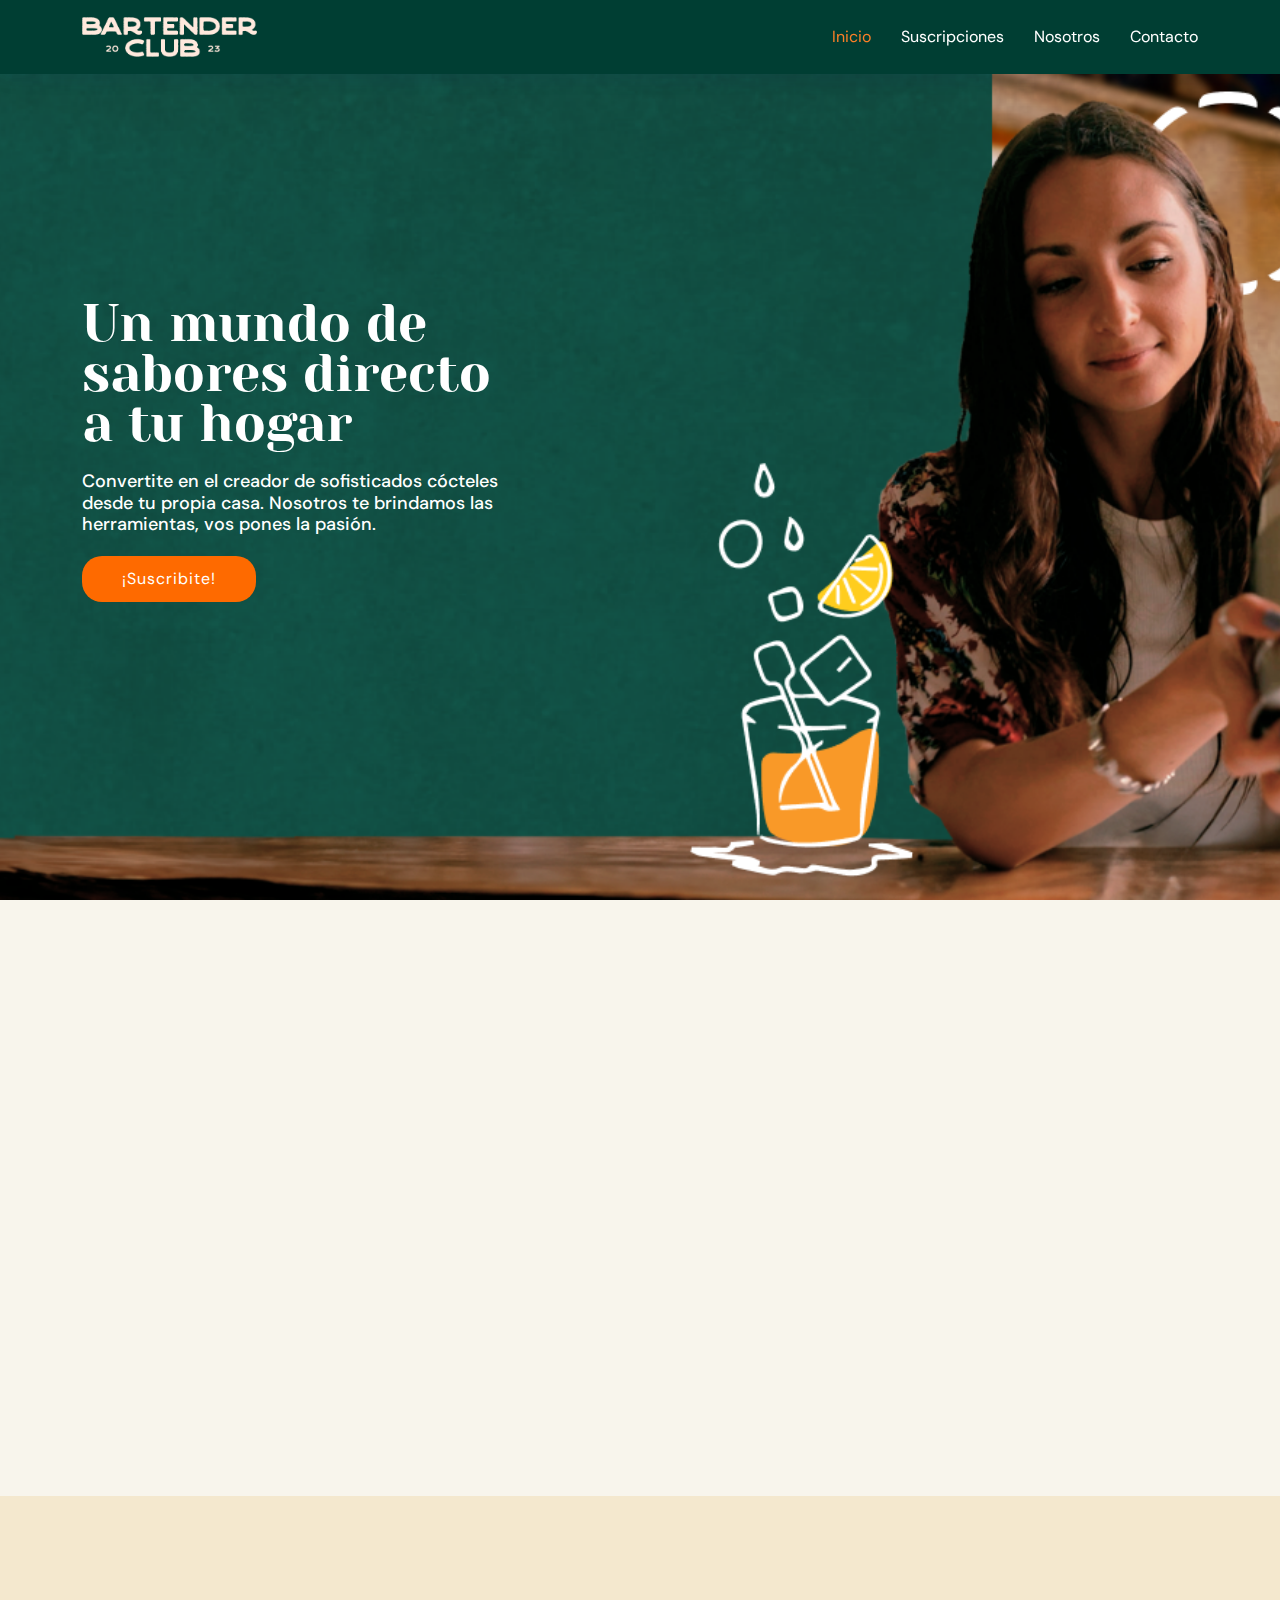
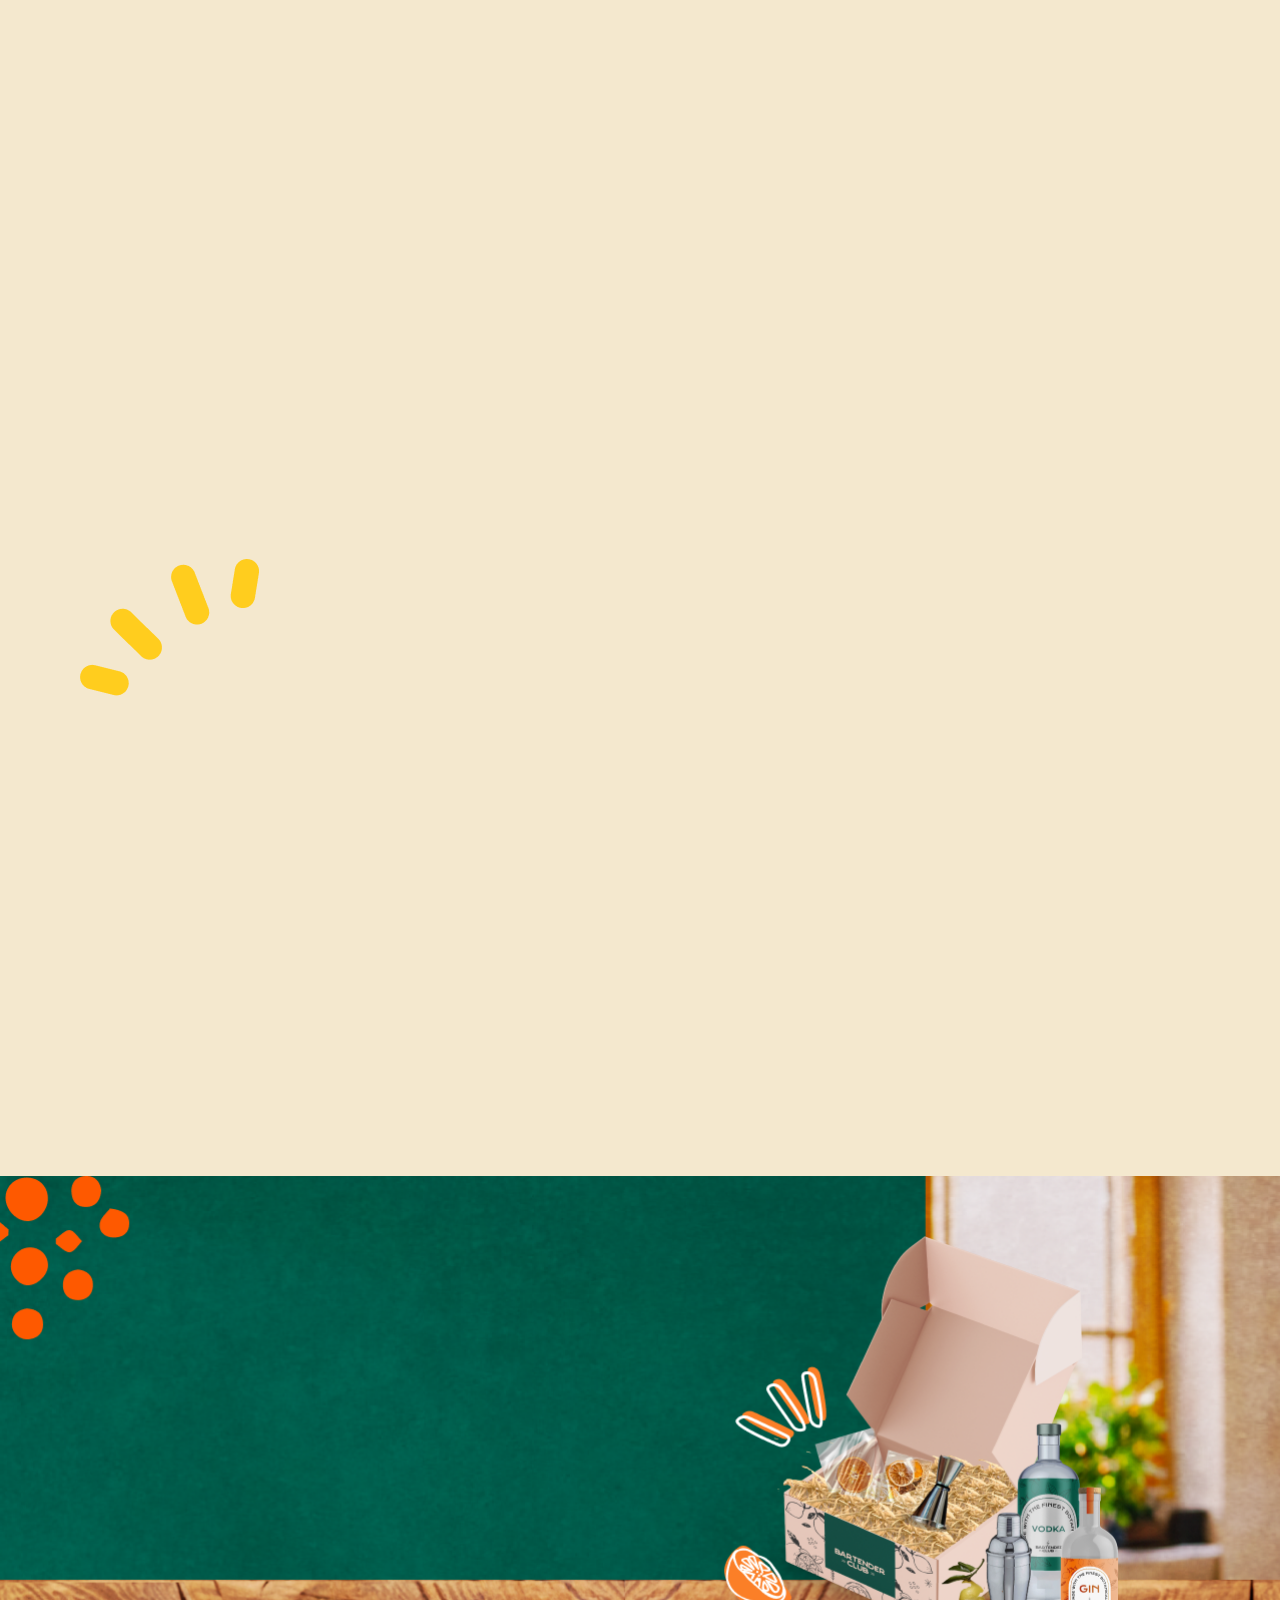
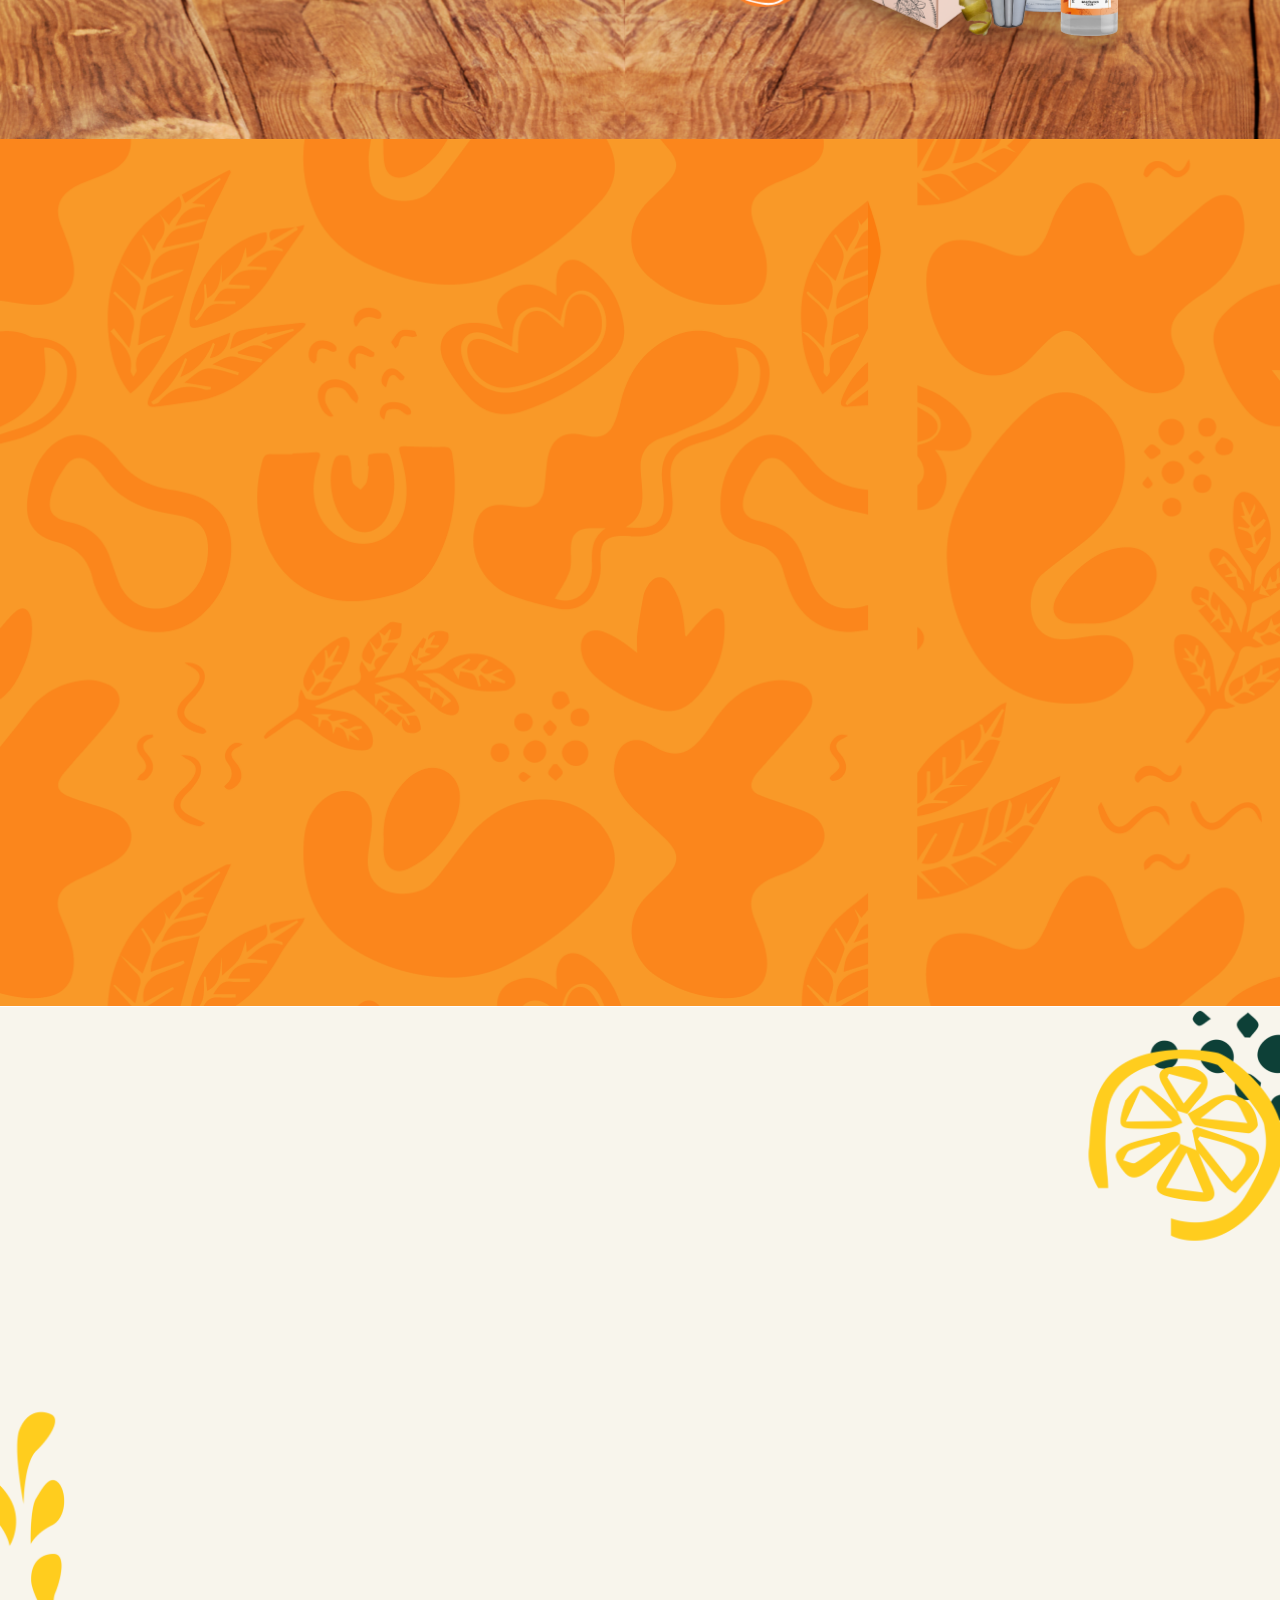
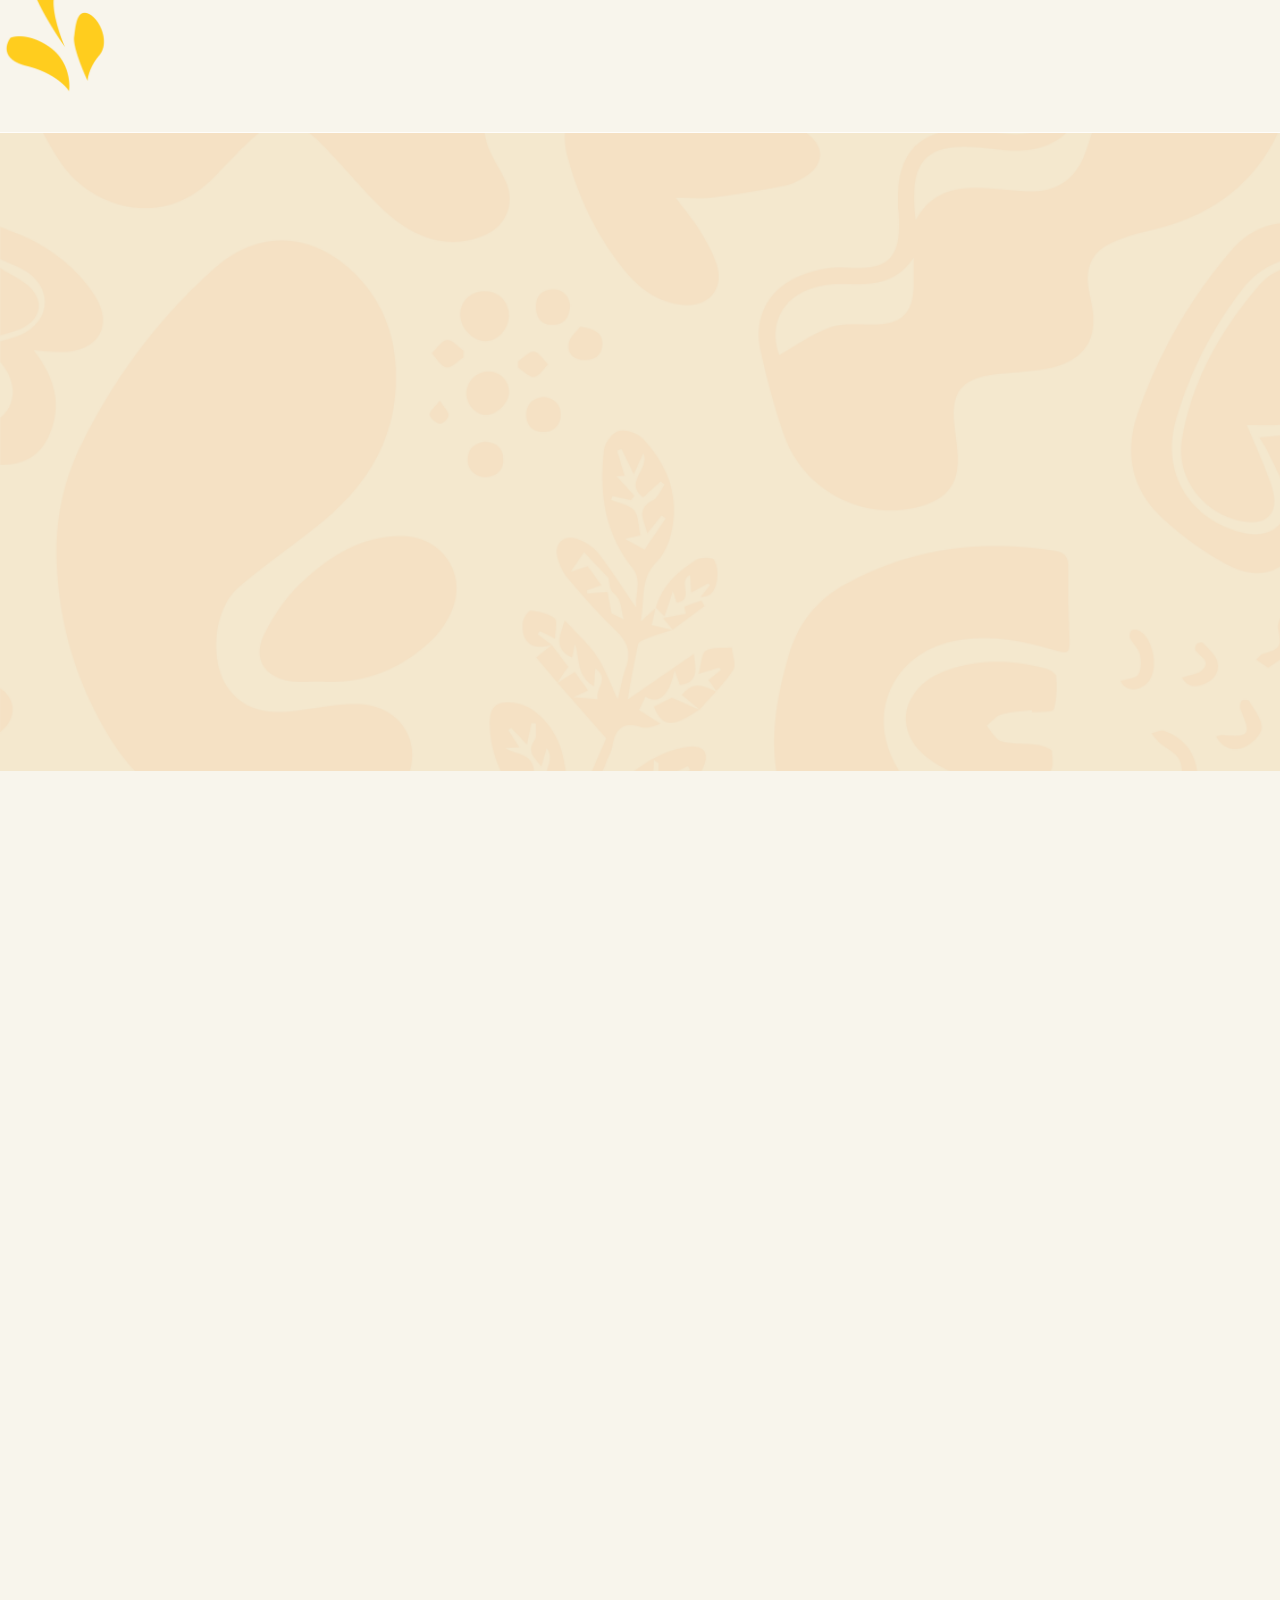
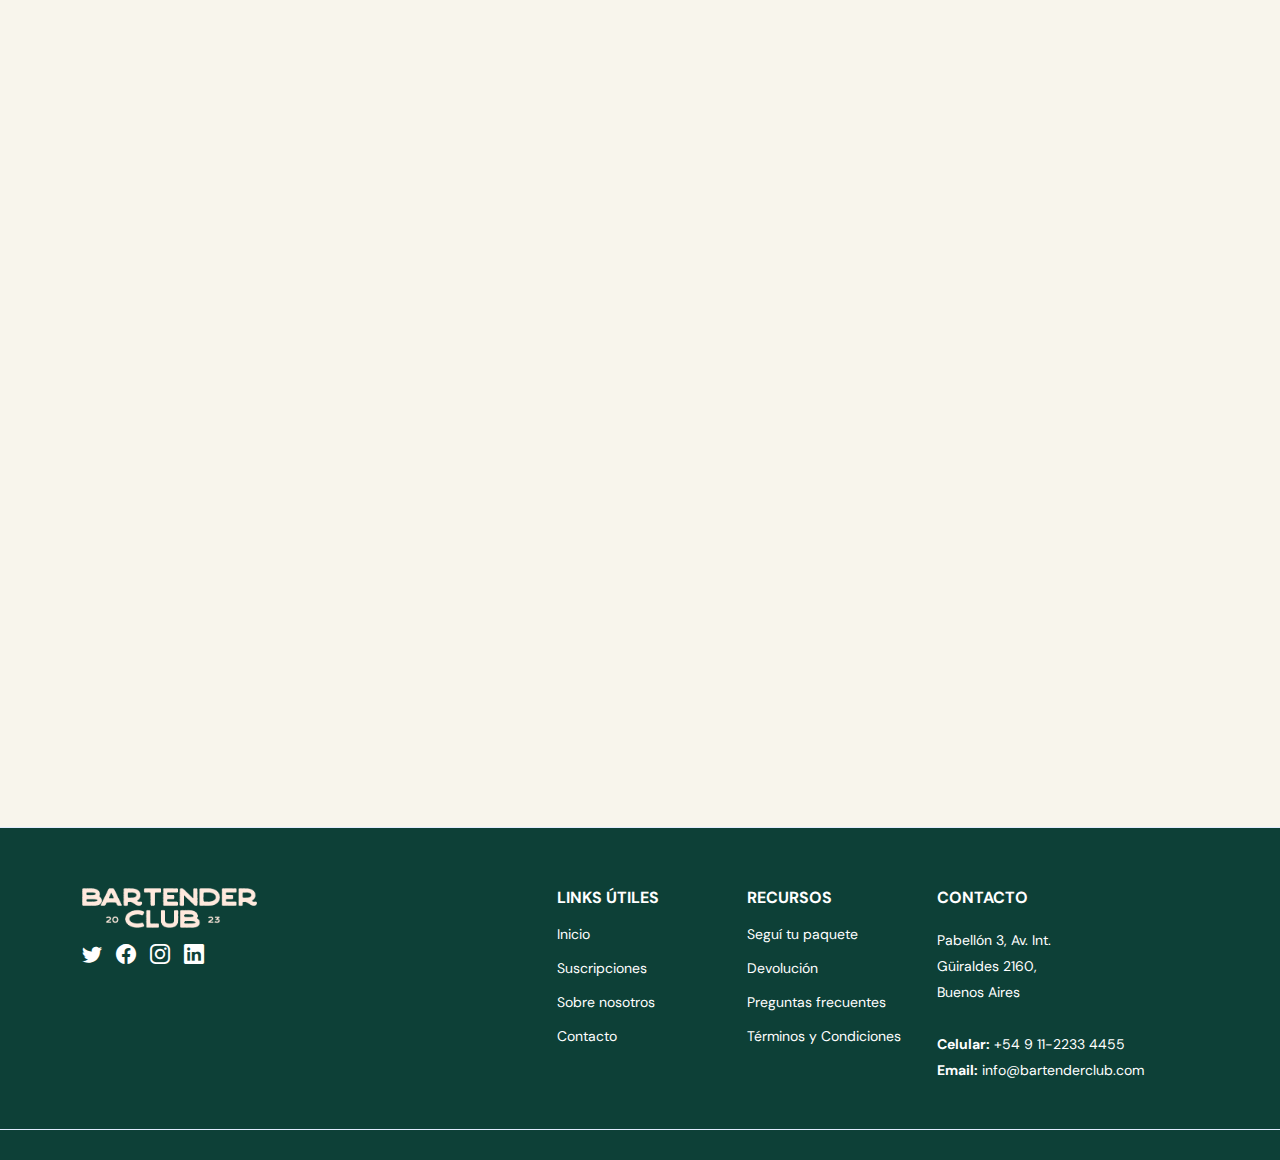
==== commit f70b19c3: "21:41" ====
--- a/index.html
+++ b/index.html
@@ -206,35 +206,37 @@
           </div>
     
     </section><!-- End Recent Blog Posts Section -->  
-    
-    <!-- ======= Nueva Section ======= -->
+
+
+    <!-- ======= Nueva ======= -->
     <section id="nueva" class="nueva">
-       <div class="container" data-aos="fade-up">
-            <div class="row gx-0">
-              <div class="col-lg-6 d-flex flex-column justify-content-center" data-aos="fade-up" data-aos-delay="200">
-                <div class="content">
-                  <h2>Detrás de cada box...</h2>
-                  <p>
-                    En Bartender Club estamos comprometidos a brindarte <br> una experiencia única. 
-    
-                   <br> <br>Independientemente de si estás dando tus primeros <br> pasos en el mundo bartender o si buscas nuevas <br> inspiraciones, estamos acá para ser tu compañero en <br> cada sorbo. 
-
-                  </p>
-                  <div class="text-center text-lg-start">
-                    <a href="#" class="btn-read-more d-inline-flex align-items-center justify-content-center align-self-center">
-                      <span>Leer más</span>
-                    </a>
-                  </div>
-                </div>
-              </div>
-    
-              <div class="col-lg-6 d-flex align-items-center" data-aos="zoom-out" data-aos-delay="200">
-              </div>
-    
-            </div>
-          </div>
-    </section><!-- End About Section -->
-
+
+      <div class="container" data-aos="fade-up">
+        <div class="row gx-0">
+
+          <div class="col-lg-6 d-flex flex-column justify-content-center" data-aos="fade-up" data-aos-delay="200">
+            <div class="content">
+              <h2>Detrás de cada box...</h2>
+              <p>
+                En Bartender Club estamos comprometidos a brindarte <br> una experiencia única.
+
+                <br> <br>Independientemente de si estás dando tus primeros <br> pasos en el mundo bartender o si buscas nuevas <br> inspiraciones, estamos acá para ser tu compañero en <br> cada sorbo.
+              </p>
+              <div class="text-center text-lg-start">
+                <a href="#" class="btn-read-more d-inline-flex align-items-center justify-content-center align-self-center">
+                  <span>Leer más</span>
+                </a>
+              </div>
+            </div>
+          </div>
+
+          <div class hidden="col-lg-6 d-flex align-items-center" data-aos="zoom-out" data-aos-delay="200">
+            <img src="assets/img/about.png" class="img-fluid" alt="">
+          </div>
+
+        </div>
+      </div>
+    </section><!-- End Nueva2 -->
 
     <!-- ======= Pricing Section ======= -->
     <section id="pricing" class="pricing">
--- a/assets/css/style.css
+++ b/assets/css/style.css
@@ -73,6 +73,23 @@
 @media (max-width: 768px) {
   .section-header p {
     font-size: 28px;
+    line-height: 32px;
+  }
+}
+
+@media (max-width: 390px) {
+  .section-header h2 {
+    font-size: 12px;
+    font-family: "DM Sans", sans-serif;
+    letter-spacing: 1px;
+    font-weight: 700;
+    margin: 0;
+    color: #2727271;
+    text-transform: uppercase;
+  }
+  
+  .section-header p {
+    font-size: 25px;
     line-height: 32px;
   }
 }
@@ -138,10 +155,10 @@
   right: 15px;
   bottom: 15px;
   z-index: 99999;
-  background: #4154f1;
+  background: #FE5900;
   width: 40px;
   height: 40px;
-  border-radius: 4px;
+  border-radius: 20px;
   transition: all 0.4s;
 }
 
@@ -152,7 +169,7 @@
 }
 
 .back-to-top:hover {
-  background: #6776f4;
+  background: #FE5900
   color: #fff;
 }
 
@@ -365,7 +382,7 @@
 * Mobile Navigation 
 */
 .mobile-nav-toggle {
-  color: #012970;
+  color: #fff;
   font-size: 28px;
   cursor: pointer;
   display: none;
@@ -394,7 +411,7 @@
   right: 0;
   left: 0;
   bottom: 0;
-  background: rgba(1, 22, 61, 0.9);
+  background: #0D4037;
   transition: 0.3s;
 }
 
@@ -413,7 +430,7 @@
   left: 15px;
   padding: 10px 0;
   border-radius: 10px;
-  background-color: #fff;
+  background-color: #0D4037;
   overflow-y: auto;
   transition: 0.3s;
 }
@@ -422,13 +439,13 @@
 .navbar-mobile a:focus {
   padding: 10px 20px;
   font-size: 15px;
-  color: #012970;
+  color: #fff;
 }
 
 .navbar-mobile a:hover,
 .navbar-mobile .active,
 .navbar-mobile li:hover>a {
-  color: #4154f1;
+  color: #FE5900;
 }
 
 .navbar-mobile .getstarted,
@@ -568,7 +585,48 @@
   }
 }
 
-
+@media (max-width: 390px) {
+  .hero {
+    background: url(../img/fondo-mobile-1.png) top center no-repeat;
+    background-size: cover;
+    background-position-x: left;
+    background-position-y: top ;
+  }
+  
+  .hero h1 {
+    font-family: "Yeseva One", serif;
+    font-size: 30px;
+    font-weight: 400;
+    line-height: 32px;
+    margin: 5;
+    color: #ffffff;
+  }
+  
+  .hero h2 {
+    font-family: "DM Sans", sans-serif;
+    font-size: 15px;
+    color: #ffffff;
+    margin: 15px 0 0 0;
+    text-align: center;
+  }
+  
+  .hero .btn-get-started {
+    margin-top: 20px;
+    line-height: 1;
+    padding: 15px 30px;
+    border-radius: 20px;
+    transition: 0.5s;
+    color: #fff;
+    background: #FE6A00;
+  }
+  
+  .hero .btn-get-started span {
+    font-family: "DM Sans", sans-serif;
+    font-weight: 400;
+    font-size: 15px;
+    letter-spacing: 1px;
+  }
+}
 
 /*--------------------------------------------------------------
 # Index Page
@@ -587,7 +645,7 @@
 
 .about h3 {
   font-family: "DM Sans", sans-serif;
-  font-size: 14px;
+  font-size: 13px;
   font-weight: 700;
   color: #272727;
   text-transform: uppercase;
@@ -651,6 +709,29 @@
   transform: translateX(5px);
 }
 
+@media (max-width: 390px) {
+  .about h3 {
+    font-family: "DM Sans", sans-serif;
+    font-size: 12px;
+    font-weight: 700;
+    color: #272727;
+    text-transform: uppercase;
+  }
+  
+  .about h2 {
+    font-family: "Yeseva One", serif;
+    font-size: 25px;
+    font-weight: 400;
+    color: #D90001;
+  }
+  
+  .about p {
+    font-family: "DM Sans", sans-serif;
+    margin: 15px 0 30px 0;
+    line-height: 24px;
+    color: #272727;
+  }
+}
 
 /*--------------------------------------------------------------
 # Values
@@ -1002,6 +1083,20 @@
   padding: 1px 0 3px 0;
   background: #0D4037;
   color: #fff;
+}
+
+@media (max-width: 390px) {
+  .pricing .section-header h2 {
+    font-size: 12px;
+    font-family: "DM Sans", sans-serif;
+    color: #ffffff;
+  }
+  
+  .pricing .section-header p {
+    font-size: 25px;
+    font-family: "Yeseva One", serif;
+    color: #ffffff;
+  }
 }
 
 /*--------------------------------------------------------------
@@ -1485,27 +1580,25 @@
   color: #848484;
 }
 
-.features .
-
-.clientes2 {
-  background-color: #F4E8CE;
-}
-
-.clientes2 .clients-slider .swiper-slide img {
+.clients2 {
+  background-color: #F8F5EC;
+}
+
+.clients2 .clients-slider .swiper-slide img {
   opacity:;
   transition: 0.3s;
 }
 
-.clientes2 .clients-slider .swiper-slide img:hover {
+.clients2 .clients-slider .swiper-slide img:hover {
   opacity: 1;
 }
 
-.clientes2 .clients-slider .swiper-pagination {
+.clients2 .clients-slider .swiper-pagination {
   margin-top: 20px;
   position: relative;
 }
 
-.clientes2 .clients-slider .swiper-pagination .swiper-pagination-bullet {
+.clients2 .clients-slider .swiper-pagination .swiper-pagination-bullet {
   width: 12px;
   height: 12px;
   background-color: #F8F5EC;
@@ -1513,126 +1606,8 @@
   border: 1px solid #FE5900;
 }
 
-.clientes2 .clients-slider .swiper-pagination .swiper-pagination-bullet-active {
+.clients2 .clients-slider .swiper-pagination .swiper-pagination-bullet-active {
   background-color: #FE5900;
-}
-
-/*--------------------------------------------------------------
-# Pricing2
---------------------------------------------------------------*/
-.pricing2 {
-  background-image: url(../img/fondo-boxes.png);
-  background-size: cover;
-}
-
-.pricing2 .section-header h2 {
-  font-size: 13px;
-  font-family: "DM Sans", sans-serif;
-  color: #ffffff;
-}
-
-.pricing2 .section-header p {
-  font-size: 35px;
-  font-family: "Yeseva One", serif;
-  color: #ffffff;
-}
-
-.pricing2 .box {
-  padding: 40px 20px;
-  background: #F8F5EC;
-  text-align: center;
-  box-shadow: 0px 0 30px rgba(1, 41, 112, 0.08);
-  border-radius: 8px;
-  position: relative;
-  overflow: hidden;
-  transition: 0.3s;
-  height: 639.438px;
-  width: 376px;
-}
-
-.pricing2 .box:hover {
-  transform: scale(1.1);
-}
-
-.pricing2 h3 {
-  font-family: "Yeseva One", sans-serif;
-  font-size: 25px;
-  font-weight: 400;
-  margin-bottom: 15px;
-}
-
-.pricing2 p {
-  font-family: "Yeseva One", serif;
-  font-size: 20px;
-  font-weight: 400;
-  color: #272727;
-}
-
-.pricing2 h2 {
-  font-family: "DM Sans", sans-serif;
-  font-size: 20px;
-  font-weight: 500;
-  color: #272727;
-}
-
-.pricing2 .price {
-  font-size: 36px;
-  font-family: "DM Sans", sans-serif;
-  color: #FE5900;
-  font-weight: 600;
-}
-
-
-.pricing2 img {
-  padding: 10px 20px;
-}
-
-.pricing2 ul {
-  padding: 0;
-  list-style: none;
-  color: #272727;
-  text-align: center;
-  line-height: 1px;
-  font-size: 16px;
-  margin-bottom: 25px;
-}
-
-.pricing2 ul li {
-  padding-bottom: 20px;
-}
-
-.pricing2 .btn-buy {
-  display: inline-flex;
-  padding: 8px 40px 10px 40px;
-  border-radius: 50px;
-  color: #ffffff;
-  transition: none;
-  font-size: 16px;
-  font-weight: 400;
-  font-family: "Nunito", sans-serif;
-  font-weight: 600;
-  transition: 0.3s;
-  background: #FE5900;
-}
-
-.pricing2 .btn-buy:hover {
-  background: #FE5900;
-  color: #fff;
-}
-
-.pricing2 .featured {
-  font-family: "DM Sans", sans-serif;
-  font-weight: 700;
-  font-size: 15px;
-  width: 200px;
-  position: absolute;
-  top: 18px;
-  right: -68px;
-  transform: rotate(45deg);
-  z-index: 1;
-  padding: 1px 0 3px 0;
-  background: #0D4037;
-  color: #fff;
 }
 
 .portfolio-details {
@@ -1958,35 +1933,34 @@
 /*--------------------------------------------------------------
 # Clients
 --------------------------------------------------------------*/
-
-.clientes2 {
+.clients {
   background-color: #F8F5EC;
 }
 
-.clientes2 .clients-slider .swiper-slide img {
+.clients .clients-slider .swiper-slide img {
   opacity: 0.5;
   transition: 0.3s;
 }
 
-.clientes2 .clients-slider .swiper-slide img:hover {
+.clients .clients-slider .swiper-slide img:hover {
   opacity: 1;
 }
 
-.clientes2 .clients-slider .swiper-pagination {
+.clients .clients-slider .swiper-pagination {
   margin-top: 20px;
   position: relative;
 }
 
-.clientes2 .clients-slider .swiper-pagination .swiper-pagination-bullet {
+.clients .clients-slider .swiper-pagination .swiper-pagination-bullet {
   width: 12px;
   height: 12px;
   background-color: #F8F5EC;
   opacity: 1;
-  border: 1px solid #FE5900;
-}
-
-.clientes2 .clients-slider .swiper-pagination .swiper-pagination-bullet-active {
-  background-color: #FE5900;
+  border: 1px solid #F99928;
+}
+
+.clients .clients-slider .swiper-pagination .swiper-pagination-bullet-active {
+  background-color: #F99928;
 }
 
 /*--------------------------------------------------------------
@@ -2059,6 +2033,13 @@
   color: #0D4037;
 }
 
+@media (max-width: 390px) {
+  .recent-blog-posts {
+    background-image: url(../img/fondo-recetas-mobile.png) ;
+    background-size: cover;
+  }
+}
+
 /*--------------------------------------------------------------
 # Nueva
 --------------------------------------------------------------*/
@@ -2101,8 +2082,34 @@
   line-height: 0;
   padding: 15px 0px 50px 0px;
   transition: 0.5s;
-  color: #FE5900;}      
-
+  color: #FE5900;
+}  
+
+
+@media (max-width: 390px) {
+  .nueva .content {
+    padding: 0px
+  }
+  
+  .nueva {
+    background-image: url(../img/fondo-detrás-de-cada-box-mobile.png);
+    background-size: cover;
+  }
+  
+  .nueva h2 {
+  font-family: "Yeseva One", serif;
+  font-weight: 400;
+  color: #ffffff;
+  font-size: px;
+  }
+  
+  .nueva p {
+    font-family: "DM Sans", sans-serif
+    line-height: 24px;
+    color: #ffffff;
+  }
+
+}
 /*--------------------------------------------------------------
 # Contact
 --------------------------------------------------------------*/
@@ -2236,6 +2243,8 @@
     transform: rotate(360deg);
   }
 }
+
+
 
 /*--------------------------------------------------------------
 # Blog
